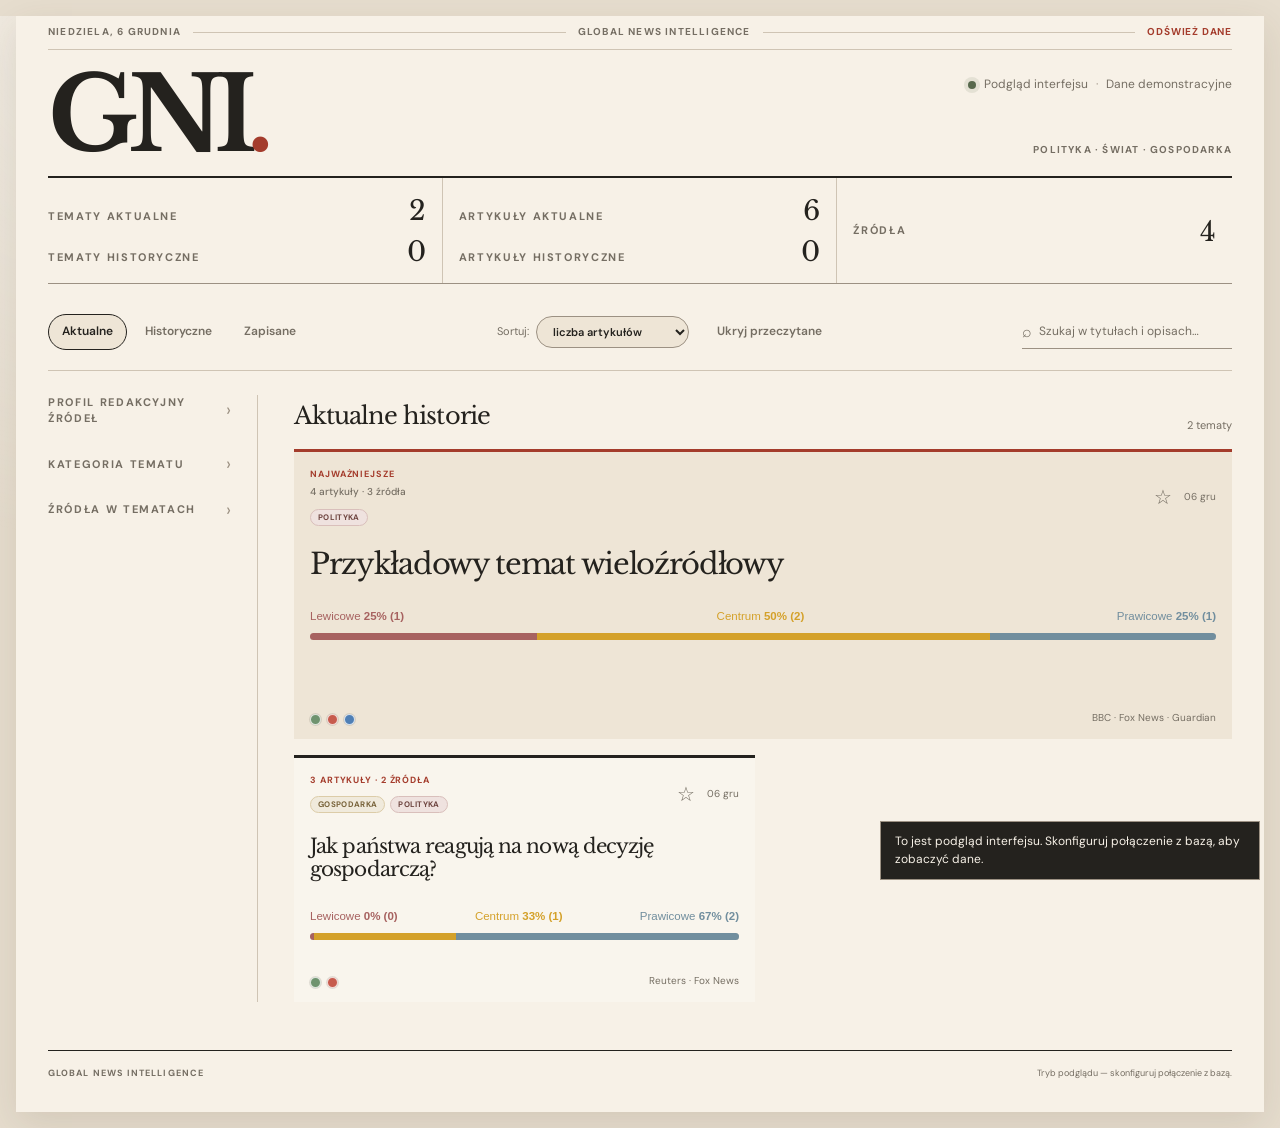
==== app/index.html @ c29e461e "Hide title descriptions and remove publisher prefixes from prose Hide the repeated description on to" ====
<!doctype html>
<html lang="pl">
  <head>
    <meta charset="utf-8" />
    <meta name="viewport" content="width=device-width, initial-scale=1" />
    <meta name="theme-color" content="#e9e0d1" />
    <meta name="description" content="Global News Intelligence — niezależny przegląd najważniejszych tematów dnia." />
    <link rel="icon" href="icons/gni-192.png" type="image/png" />
    <link rel="apple-touch-icon" sizes="180x180" href="icons/gni-180.png" />
    <link rel="manifest" href="manifest.webmanifest" />
    <title>GNI — dzisiejszy przegląd</title>
    <link rel="stylesheet" href="styles.css?v=publication-clean-view-20261021" />
    <script src="config.js" onerror="this.remove()"></script>
    <script defer src="app.js?v=clean-prose-no-lead-20261021"></script>
  </head>
  <body>
    <div class="app-shell">
      <header class="masthead">
        <div class="topline">
          <span id="edition-date">WYDANIE PORANNE</span>
          <span class="topline-rule"></span>
          <span>GLOBAL NEWS INTELLIGENCE</span>
          <span class="topline-rule"></span>
          <button class="text-button" id="refresh-button" type="button">Odśwież dane</button>
        </div>
        <div class="masthead-row">
          <div>
            <h1>GNI<span class="period">.</span></h1>
          </div>
          <div class="masthead-meta">
            <div class="masthead-note">
              <span class="live-dot"></span>
              <span id="data-status">Łączenie z bazą…</span>
              <span class="status-divider" aria-hidden="true">·</span>
              <span id="harvest-time">Dane z: —</span>
            </div>
            <p class="edition-mark">POLITYKA · ŚWIAT · GOSPODARKA</p>
          </div>
        </div>
      </header>

      <main>
        <section class="stats-strip" aria-label="Statystyki wydania">
          <div class="stat-cell stat-topic-cell">
            <div class="stat-topic-breakdown" aria-label="Podział tematów">
              <span class="stat-topic-value"><small>TEMATY AKTUALNE</small><strong id="stat-current-topics">—</strong></span>
              <span class="stat-topic-value"><small>TEMATY HISTORYCZNE</small><strong id="stat-historical-topics">—</strong></span>
            </div>
          </div>
          <div class="stat-cell stat-split-cell">
            <div class="stat-topic-breakdown" aria-label="Podział artykułów">
              <span class="stat-topic-value"><small>ARTYKUŁY AKTUALNE</small><strong id="stat-current-articles">—</strong></span>
              <span class="stat-topic-value"><small>ARTYKUŁY HISTORYCZNE</small><strong id="stat-historical-articles">—</strong></span>
            </div>
          </div>
          <div class="stat-cell stat-source-cell"><span class="stat-label">ŹRÓDŁA</span><strong id="stat-sources">—</strong></div>
        </section>

        <section class="toolbar" aria-label="Filtrowanie tematów">
          <div class="view-tabs" role="tablist" aria-label="Widok tematów">
            <button class="view-tab is-active" data-view="current" role="tab" type="button">Aktualne</button>
            <button class="view-tab" data-view="historical" role="tab" type="button">Historyczne</button>
            <button class="view-tab" data-view="saved" role="tab" type="button">Zapisane</button>
          </div>
          <div class="toolbar-options">
            <label class="sort-control" for="sort-select">Sortuj:
              <select id="sort-select">
                <option value="articles" selected>liczba artykułów</option>
                <option value="newest">najnowsze</option>
                <option value="sources">liczba źródeł</option>
              </select>
            </label>
            <label class="read-toggle"><input id="hide-read" type="checkbox" /> Ukryj przeczytane</label>
          </div>
          <div class="search-field" role="search">
            <span aria-hidden="true">⌕</span>
            <input id="search-input" type="search" aria-label="Szukaj w tytułach i opisach" placeholder="Szukaj w tytułach i opisach…" autocomplete="off" />
            <button id="search-clear" class="search-clear" type="button" aria-label="Wyczyść wyszukiwanie" title="Wyczyść wyszukiwanie" hidden><span aria-hidden="true">×</span></button>
          </div>
        </section>

        <div class="content-layout">
          <aside class="sidebar">
            <div class="side-block">
              <details class="filter-panel">
                <summary class="side-label">PROFIL REDAKCYJNY ŹRÓDEŁ</summary>
                <p class="side-help">To profil linii redakcyjnej źródła, nie ocena pojedynczego artykułu.</p>
                <div class="filter-list" id="profile-filters"></div>
              </details>
            </div>
            <div class="side-block">
              <details class="filter-panel">
                <summary class="side-label">KATEGORIA TEMATU</summary>
                <div class="category-match-control" role="group" aria-label="Łączenie kategorii">
                  <button type="button" data-category-match="ANY" class="is-active" aria-pressed="true">Dowolna</button>
                  <button type="button" data-category-match="ALL" aria-pressed="false">Wszystkie</button>
                </div>
                <p class="side-help" id="category-match-help">Temat może mieć dowolną z wybranych kategorii. Liczniki nie zależą od zaznaczonych kategorii.</p>
                <div class="filter-list" id="category-filters"></div>
              </details>
            </div>
            <div class="side-block">
              <details class="filter-panel">
                <summary class="side-label">ŹRÓDŁA W TEMATACH</summary>
                <p class="side-help">Wszystkie źródła w widocznych historiach</p>
                <div class="source-list" id="source-list"></div>
              </details>
            </div>
          </aside>

          <section class="news-column">
            <div class="column-heading">
              <div>
                <h3 id="results-heading">Dzisiejsze tematy</h3>
              </div>
              <span class="result-count" id="result-count">—</span>
            </div>
            <div class="topic-grid" id="topic-grid" aria-live="polite"></div>
            <div class="empty-state" id="empty-state" hidden>
              <span>◌</span>
              <h3>Nie znaleziono tematów</h3>
              <p>Spróbuj zmienić filtr albo wyszukiwane hasło.</p>
            </div>
          </section>
        </div>
      </main>

      <footer class="footer">
        <span>GLOBAL NEWS INTELLIGENCE</span>
        <span id="footer-updated">Dane aktualizują się po każdym przebiegu AI.</span>
      </footer>
    </div>

    <dialog class="story-dialog" id="story-dialog" aria-labelledby="dialog-title">
      <button class="dialog-close" id="dialog-close" type="button" aria-label="Zamknij opracowanie">×</button>
      <div id="dialog-content"></div>
    </dialog>
    <div class="toast" id="toast" role="status" aria-live="polite"></div>
  </body>
</html>
---- app/styles.css ----
@import url('https://fonts.googleapis.com/css2?family=DM+Sans:wght@400;500;600;700&family=Libre+Baskerville:ital,wght@0,400;0,700;1,400&display=swap');

:root {
  --paper: #f7f1e7;
  --paper-deep: #eee5d6;
  --canvas: #e6ddce;
  --ink: #24221e;
  --muted: #756e63;
  --line: #cfc4b4;
  --line-dark: #9c9183;
  --red: #a43c2c;
  --red-soft: #e8c8bd;
  --blue: #456878;
  --green: #58694d;
  --gold: #b08845;
  --serif: 'Libre Baskerville', Georgia, 'Times New Roman', serif;
  --sans: 'DM Sans', -apple-system, BlinkMacSystemFont, 'Segoe UI', sans-serif;
}

* { box-sizing: border-box; }

html { background: var(--canvas); }

body {
  margin: 0;
  color: var(--ink);
  background:
    radial-gradient(circle at 10% 0%, rgba(255,255,255,.45), transparent 33rem),
    var(--canvas);
  font-family: var(--sans);
  line-height: 1.45;
}

button, input { font: inherit; }
button { color: inherit; }

.app-shell {
  width: min(1440px, calc(100% - 32px));
  margin: 16px auto;
  padding: 0 32px 32px;
  background: var(--paper);
  box-shadow: 0 12px 36px rgba(75, 54, 32, .12);
}

.masthead { border-bottom: 1px solid var(--ink); }

.topline {
  min-height: 34px;
  display: flex;
  align-items: center;
  gap: 12px;
  border-bottom: 1px solid var(--line);
  color: var(--muted);
  font-size: 10px;
  font-weight: 700;
  letter-spacing: .12em;
  text-transform: uppercase;
}

.topline-rule { height: 1px; flex: 1; background: var(--line); }
.text-button { border: 0; padding: 0; background: transparent; color: var(--red); cursor: pointer; font-size: 10px; font-weight: 700; letter-spacing: .08em; text-transform: uppercase; }
.text-button:hover { text-decoration: underline; }

.masthead-row { display: flex; align-items: end; justify-content: space-between; padding: 26px 0 18px; }
.eyebrow, .section-kicker, .side-label, .stat-label { margin: 0; color: var(--red); font-size: 10px; font-weight: 700; letter-spacing: .15em; text-transform: uppercase; }
.masthead h1 { margin: -2px 0 0; font-family: var(--serif); font-size: clamp(58px, 8vw, 112px); font-weight: 700; letter-spacing: -.1em; line-height: .82; }
.period { color: var(--red); }
.masthead-meta { align-self: stretch; display: flex; flex-direction: column; align-items: flex-end; justify-content: space-between; }
.masthead-note { display: flex; align-items: center; justify-content: flex-end; gap: 8px; color: var(--muted); font-size: 12px; flex-wrap: wrap; }
.live-dot { display: block; width: 8px; height: 8px; border-radius: 50%; background: var(--green); box-shadow: 0 0 0 4px rgba(88,105,77,.12); }
.status-divider { color: var(--line-dark); }
.edition-mark { margin: 0; color: var(--muted); font-size: 10px; font-weight: 700; letter-spacing: .12em; }

.stats-strip { display: grid; grid-template-columns: repeat(3, 1fr); border-top: 1px solid var(--ink); border-bottom: 1px solid var(--line-dark); }
.stat-cell { display: flex; align-items: baseline; justify-content: space-between; gap: 12px; padding: 13px 16px 12px 0; border-right: 1px solid var(--line); }
.stat-cell + .stat-cell { padding-left: 16px; }
.stat-cell:last-child { border-right: 0; }
.stat-label { color: var(--muted); font-size: 11px; }
.stat-cell strong { font-family: var(--serif); font-size: 27px; font-weight: 400; }
.stat-topic-cell, .stat-split-cell { align-items: stretch; }
.stat-topic-breakdown { display: grid; gap: 2px; width: 100%; }
.stat-topic-value { display: flex; align-items: baseline; justify-content: space-between; gap: 6px; }
.stat-topic-value small { color: var(--muted); font-size: 11px; font-weight: 700; letter-spacing: .15em; text-transform: uppercase; }
.stat-topic-value strong { font-size: 27px; }
.stat-source-cell { align-items: center; }

.toolbar { display: flex; justify-content: space-between; align-items: center; gap: 20px; padding: 30px 0 20px; }
.view-tabs { display: flex; gap: 4px; flex-wrap: wrap; }
.view-tab { border: 1px solid transparent; border-radius: 999px; padding: 8px 13px; background: transparent; color: var(--muted); cursor: pointer; font-size: 12px; font-weight: 600; }
.view-tab:hover, .view-tab.is-active { border-color: var(--ink); color: var(--ink); background: var(--paper-deep); }
.toolbar-options { display: flex; align-items: center; gap: 14px; flex-wrap: wrap; color: var(--muted); font-size: 11px; white-space: nowrap; }
.sort-control { display: inline-flex; align-items: center; gap: 7px; }
.sort-control select {
  border: 1px solid var(--line-dark);
  border-radius: 999px;
  padding: 7px 30px 7px 12px;
  background-color: var(--paper-deep);
  color: var(--ink);
  cursor: pointer;
  font: inherit;
  font-weight: 600;
  outline: 0;
}
.sort-control select:hover, .sort-control select:focus { border-color: var(--ink); }
.sort-control select option { background: var(--paper); color: var(--ink); }
.read-toggle { display: inline-flex; align-items: center; border: 1px solid transparent; border-radius: 999px; padding: 8px 13px; background: transparent; color: var(--muted); cursor: pointer; font-size: 12px; font-weight: 600; }
.read-toggle:hover, .read-toggle.is-active { border-color: var(--ink); background: var(--paper-deep); color: var(--ink); }
.read-toggle input { position: absolute; width: 1px; height: 1px; opacity: 0; pointer-events: none; }
.search-field { display: flex; align-items: center; gap: 7px; min-width: 210px; border-bottom: 1px solid var(--line-dark); color: var(--muted); }
.search-field input { flex: 1; min-width: 0; width: 100%; border: 0; outline: 0; padding: 8px 0; background: transparent; color: var(--ink); font-size: 12px; }
.search-field input::placeholder { color: var(--muted); }
.search-field input::-webkit-search-cancel-button { -webkit-appearance: none; }
.search-clear { display: inline-flex; align-items: center; justify-content: center; flex: 0 0 28px; width: 28px; height: 28px; padding: 0; border: 0; border-radius: 50%; background: transparent; color: var(--muted); font-size: 20px; line-height: 1; cursor: pointer; }
.search-clear[hidden] { display: none; }
.search-clear:hover { color: var(--ink); background: var(--paper-deep); }
.search-clear:focus-visible { outline: 2px solid var(--blue); outline-offset: 2px; }

.content-layout { display: grid; grid-template-columns: 210px minmax(0, 1fr); gap: 36px; border-top: 1px solid var(--line); padding-top: 24px; }
.sidebar { border-right: 1px solid var(--line); padding-right: 24px; }
.side-block + .side-block { margin-top: 30px; }
.filter-panel > summary.side-label { display: flex; align-items: center; justify-content: space-between; gap: 10px; color: var(--muted); cursor: pointer; font-size: 11px; list-style: none; }
.filter-panel > summary.side-label::-webkit-details-marker { display: none; }
.filter-panel > summary.side-label::after { content: '›'; color: var(--line-dark); font-size: 18px; font-weight: 400; line-height: .7; transform: rotate(0deg); transition: transform .18s ease; }
.filter-panel[open] > summary.side-label::after { transform: rotate(90deg); }
.filter-panel > summary.side-label:hover, .filter-panel > summary.side-label:focus-visible { color: var(--red); }
.filter-panel > summary.side-label:focus-visible { outline: 2px solid var(--red); outline-offset: 4px; }
.side-label { color: var(--muted); font-size: 11px; }
.filter-list { display: grid; gap: 3px; margin-top: 12px; }
.side-help { margin: 7px 0 0; color: var(--muted); font-size: 10px; line-height: 1.45; }
.filter-button { display: flex; align-items: center; justify-content: space-between; border: 0; padding: 6px 0; background: transparent; color: var(--muted); cursor: pointer; font-size: 12px; text-align: left; }
.filter-button:hover, .filter-button.is-active { color: var(--red); }
.filter-button > span:last-child { min-width: 20px; color: var(--line-dark); font-size: 10px; text-align: right; }
.filter-name { display: inline-flex; align-items: center; gap: 7px; }
.filter-name .perspective-dot { flex: 0 0 auto; }
.category-swatch { display: inline-block; width: 9px; height: 9px; flex: 0 0 auto; border-radius: 50%; background: var(--line-dark); box-shadow: 0 0 0 1px rgba(36,34,30,.12); }
.category-all { background: var(--ink); }
.category-poland { background: #8b786d; }
.category-politics { background: #a8756d; }
.category-world { background: #78909e; }
.category-economy { background: #ae996f; }
.category-society { background: #8a9a7c; }
.category-tech { background: #9a89ad; }
.category-health { background: #b8898f; }
.category-culture { background: #b18d70; }
.category-unclassified { background: #99938a; }
.category-tag { display: inline-flex; align-items: center; width: fit-content; padding: 3px 7px; border: 1px solid transparent; border-radius: 999px; color: var(--muted); font-size: 9px; font-weight: 700; letter-spacing: .04em; line-height: 1.1; text-transform: uppercase; }
.category-tag.category-politics { border-color: #d9bfbb; background: #efe2df; color: #6e4540; }
.category-tag.category-world { border-color: #c5d3d8; background: #e4ebee; color: #536b77; }
.category-tag.category-economy { border-color: #dccca8; background: #f0eadc; color: #78633a; }
.category-tag.category-society { border-color: #cbd7bf; background: #e6ebdf; color: #5f6d56; }
.category-tag.category-tech { border-color: #d1c7dc; background: #ece8f0; color: #65577a; }
.category-tag.category-health { border-color: #dcc3c7; background: #f1e5e7; color: #81565c; }
.category-tag.category-culture { border-color: #d8c5b5; background: #eee5dc; color: #795c45; }
.category-tag.category-poland { border-color: #d2c4bb; background: #eee8e3; color: #6f5c50; }
.category-tag.category-unclassified { border-color: #d5cec3; background: #ebe7e0; color: var(--muted); }
.card-category-group { display: flex; gap: 5px; flex-wrap: wrap; margin-top: 5px; }
.card-category-tag { font-size: 8px; }
.source-list { display: grid; gap: 8px; margin-top: 13px; }
.source-row { display: grid; grid-template-columns: 1fr auto; gap: 4px 10px; font-size: 11px; }
.source-row small { color: var(--muted); font-size: 9px; white-space: nowrap; }
.source-bar { grid-column: 1 / -1; height: 3px; background: var(--paper-deep); overflow: hidden; }
.source-bar i { display: block; height: 100%; background: var(--red); }
.column-heading { display: flex; align-items: end; justify-content: space-between; gap: 16px; margin-bottom: 16px; }
.column-heading h3 { margin: 4px 0 0; font-family: var(--serif); font-size: 24px; font-weight: 400; letter-spacing: -.04em; }
.result-count { color: var(--muted); font-size: 11px; }
.topic-grid { display: grid; grid-template-columns: repeat(2, minmax(0, 1fr)); gap: 16px; }
.topic-card { display: flex; min-height: 230px; flex-direction: column; border-top: 3px solid var(--ink); padding: 16px 16px 14px; background: rgba(255,255,255,.25); cursor: pointer; transition: transform .18s ease, box-shadow .18s ease; }
.topic-card:hover { transform: translateY(-2px); box-shadow: 0 8px 16px rgba(67,51,32,.08); }
.topic-card.featured { grid-column: span 2; min-height: 290px; border-top-color: var(--red); background: var(--paper-deep); }
.topic-card.is-single { border-top-color: var(--line-dark); }
.card-meta { display: flex; align-items: center; justify-content: space-between; gap: 12px; margin-bottom: 22px; color: var(--muted); font-size: 10px; }
.card-meta-actions { display: inline-flex; align-items: center; gap: 9px; }
.bookmark-button, .dialog-bookmark-button { border: 1px solid transparent; background: transparent; color: var(--muted); cursor: pointer; }
.bookmark-button { width: 24px; height: 24px; padding: 0; border-radius: 50%; font-size: 20px; line-height: 1; }
.bookmark-button:hover, .bookmark-button.is-saved, .dialog-bookmark-button:hover, .dialog-bookmark-button.is-saved { border-color: var(--red-soft); color: var(--red); }
.card-badge-group { display: grid; gap: 4px; }
.card-badge-group small { color: var(--muted); font-size: 10px; font-weight: 500; }
.card-badge { color: var(--red); font-size: 9px; font-weight: 700; letter-spacing: .1em; text-transform: uppercase; }
.topic-card h4 { max-width: 780px; margin: 0 0 11px; font-family: var(--serif); font-size: clamp(19px, 2.3vw, 29px); font-weight: 400; letter-spacing: -.045em; line-height: 1.15; }
.topic-card:not(.featured) h4 { font-size: 20px; }
.topic-card.is-read h4, .topic-card.is-read .card-dek { color: var(--muted); opacity: .68; }
.topic-card.is-read .card-badge { color: var(--muted); }
.card-dek { display: -webkit-box; margin: 0; overflow: hidden; color: #514b43; font-size: 13px; line-height: 1.5; -webkit-box-orient: vertical; -webkit-line-clamp: 3; }
.card-footer { display: flex; align-items: end; justify-content: space-between; gap: 12px; margin-top: auto; padding-top: 18px; }
.perspective-dots { display: flex; gap: 6px; }
.perspective-dot { width: 11px; height: 11px; border: 1px solid rgba(255,255,255,.75); border-radius: 50%; box-shadow: 0 0 0 1px rgba(36,34,30,.12); }
.dot-left { background: #4f7fb5; }
.dot-center-left { background: #86b5ca; }
.dot-center { background: #6f936f; }
.dot-center-right { background: #d2a94f; }
.dot-right { background: #c75b4d; }
.dot-state { background: #8c73b4; }
.dot-unclassified { background: #9d978e; }
.card-sources { color: var(--muted); font-size: 10px; text-align: right; }
.empty-state { padding: 60px 0; color: var(--muted); text-align: center; }
.empty-state span { display: block; color: var(--red); font-size: 32px; }
.empty-state h3 { margin: 8px 0 2px; font-family: var(--serif); font-weight: 400; }
.empty-state p { margin: 0; font-size: 12px; }

.footer { display: flex; justify-content: space-between; gap: 20px; margin-top: 48px; padding-top: 16px; border-top: 1px solid var(--ink); color: var(--muted); font-size: 9px; font-weight: 700; letter-spacing: .12em; text-transform: uppercase; }
.footer span:last-child { font-weight: 400; letter-spacing: 0; text-transform: none; }

.story-dialog { width: min(780px, calc(100% - 28px)); max-height: min(90vh, 900px); margin: auto; border: 1px solid var(--line-dark); padding: 0; color: var(--ink); background: var(--paper); box-shadow: 0 20px 60px rgba(40,28,17,.22); }
.story-dialog::backdrop { background: rgba(35,28,19,.45); backdrop-filter: blur(2px); }
.dialog-close { position: sticky; z-index: 2; top: 12px; float: right; width: 32px; height: 32px; margin: 12px 12px 0 0; border: 1px solid var(--line); border-radius: 50%; background: var(--paper); cursor: pointer; font-size: 22px; line-height: 1; }
.dialog-content { padding: 44px 48px 52px; }
.dialog-kicker { color: var(--red); font-size: 10px; font-weight: 700; letter-spacing: .14em; text-transform: uppercase; }
.dialog-bookmark-button { margin-left: 10px; padding: 4px 8px; border-radius: 999px; font-size: 10px; font-weight: 700; letter-spacing: .04em; }
.dialog-content h2 { max-width: 650px; margin: 8px 0 12px; font-family: var(--serif); font-size: clamp(28px, 5vw, 48px); font-weight: 400; letter-spacing: -.055em; line-height: 1.1; }
.dialog-lead { margin: 0 0 28px; color: #514b43; font-family: var(--serif); font-size: 16px; line-height: 1.6; }
.dialog-rule { height: 1px; margin: 22px 0; background: var(--line-dark); }
.update-section { margin: 0 0 8px; padding: 17px 18px 19px; border-left: 3px solid var(--red); background: var(--red-soft); }
.update-section h3 { margin: 4px 0 8px; font-family: var(--serif); font-size: 19px; font-weight: 400; }
.update-section p { margin: 0; color: #514038; font-size: 14px; line-height: 1.6; white-space: pre-line; }
.update-section small { display: block; margin-top: 11px; color: #715649; font-size: 10px; }
.update-label { color: var(--red) !important; font-size: 9px !important; font-weight: 700; letter-spacing: .12em; text-transform: uppercase; }
.dialog-section { padding: 18px 0; border-bottom: 1px solid var(--line); }
.dialog-section h3 { margin: 0 0 10px; font-size: 10px; font-weight: 700; letter-spacing: .12em; text-transform: uppercase; }
.dialog-section p { margin: 0; color: #514b43; font-size: 14px; line-height: 1.65; white-space: pre-line; }
.dialog-section ul { margin: 0; padding-left: 20px; color: #514b43; font-size: 13px; }
.dialog-section li + li { margin-top: 8px; }
.dialog-tabs { display: flex; gap: 6px; margin: 22px 0 0; border-bottom: 1px solid var(--line-dark); }
.dialog-tab { margin-bottom: -1px; padding: 10px 14px; border: 0; border-bottom: 2px solid transparent; background: transparent; color: var(--muted); cursor: pointer; font-size: 10px; font-weight: 700; letter-spacing: .12em; text-transform: uppercase; }
.dialog-tab:hover { color: var(--ink); }
.dialog-tab.is-active { border-bottom-color: var(--red); background: var(--paper); color: var(--ink); font-weight: 800; }
.dialog-tab-panel { display: none; }
.dialog-tab-panel.is-active { display: block; }
.summary-section { padding-top: 26px; }
.summary-copy { max-width: 700px; color: #423b33; font-family: var(--serif); font-size: 16px; line-height: 1.82; }
.summary-copy p, .rich-copy p { margin: 0; white-space: normal; }
.summary-copy p + p, .rich-copy p + p { margin-top: 16px; }
.summary-copy strong, .rich-copy strong { color: var(--ink); font-weight: 700; }
.rich-copy { color: #514038; font-size: 14px; line-height: 1.65; }
.insight-section { padding: 22px 16px; border: 0; border-left: 4px solid var(--line-dark); background: rgba(255,255,255,.24); }
.insight-section + .insight-section { margin-top: 10px; }
.insight-heading { display: flex; align-items: start; justify-content: space-between; gap: 14px; margin-bottom: 14px; }
.insight-heading h3 { margin: 0; font-size: 11px; }
.insight-subtitle { margin: 5px 0 0 !important; color: var(--muted) !important; font-size: 11px !important; line-height: 1.45 !important; }
.insight-count { display: inline-flex; min-width: 22px; height: 22px; align-items: center; justify-content: center; border-radius: 50%; background: rgba(36,34,30,.08); color: var(--muted); font-size: 10px; font-weight: 700; }
.insight-list { display: grid; gap: 10px; margin: 0 !important; padding: 0 !important; list-style: none; }
.insight-item { margin: 0 !important; padding: 11px 13px; border: 1px solid rgba(36,34,30,.1); background: rgba(247,241,231,.7); }
.insight-item p { font-size: 13px; line-height: 1.58; }
.insight-sources { margin-top: 9px; color: var(--muted); font-size: 9px; font-weight: 700; letter-spacing: .06em; text-transform: uppercase; }
.insight-differences { border-left-color: var(--gold); }
.insight-contradictions { border-left-color: var(--red); }
.insight-framing { border-left-color: var(--blue); }
.insight-verification { border-left-color: #b07837; }
.insight-context { border-left-color: #8c73b4; }
.insight-facts { border-left-color: var(--line-dark); }
.dialog-category-pills { display: inline-flex; gap: 5px; flex-wrap: wrap; margin-left: 5px; vertical-align: middle; }
.category-pill { margin-left: 0; color: var(--muted); }
.evidence-list { display: grid; gap: 10px; }
.evidence-item { display: grid; grid-template-columns: 90px 1fr; gap: 12px; padding: 9px 0; border-top: 1px solid var(--line); font-size: 12px; }
.evidence-item strong { color: var(--muted); font-size: 10px; font-weight: 700; text-transform: uppercase; }
.evidence-item a { color: var(--ink); text-decoration-color: var(--red); text-underline-offset: 3px; }
.history-item { border-top: 1px solid var(--line); padding: 10px 0; }
.history-item summary { cursor: pointer; color: var(--muted); font-size: 11px; font-weight: 700; }
.history-item p { margin: 10px 0 0; }
.coverage-pill { display: inline-block; margin-left: 8px; padding: 4px 7px; border: 1px solid var(--line-dark); color: var(--muted); font-size: 9px; font-weight: 700; letter-spacing: .08em; text-transform: uppercase; }

.toast { position: fixed; right: 20px; bottom: 20px; z-index: 5; max-width: min(380px, calc(100% - 40px)); transform: translateY(20px); padding: 11px 14px; border: 1px solid var(--line-dark); background: var(--ink); color: var(--paper); font-size: 12px; opacity: 0; pointer-events: none; transition: opacity .2s ease, transform .2s ease; }
.toast.is-visible { transform: translateY(0); opacity: 1; }

@media (max-width: 850px) {
  .app-shell { width: 100%; margin: 0; padding: 0 18px 24px; }
  .topline { gap: 8px; font-size: 8px; }
  .topline span:nth-of-type(2), .topline-rule { display: none; }
  .content-layout { grid-template-columns: 1fr; gap: 22px; }
  .sidebar { display: grid; grid-template-columns: 1fr 1fr; gap: 20px; border-right: 0; border-bottom: 1px solid var(--line); padding: 0 0 20px; }
  .side-block + .side-block { margin-top: 0; }
}

@media (max-width: 560px) {
  .masthead-row { padding-top: 22px; }
  .masthead-note { margin-bottom: 3px; font-size: 10px; }
  .edition-mark { display: none; }
  .stats-strip { grid-template-columns: repeat(3, 1fr); }
  .stat-cell, .stat-cell + .stat-cell { padding: 10px 8px; }
  .stat-cell:first-child { padding-left: 0; }
  .stat-topic-cell, .stat-split-cell { align-items: stretch; flex-direction: column; gap: 3px; }
  .stat-cell strong, .stat-topic-value strong { font-size: 20px; line-height: 1; }
  .stat-label, .stat-topic-value small { font-size: 9px; }
  .stat-topic-value { align-items: center; gap: 4px; }
  .toolbar { align-items: stretch; flex-direction: column; gap: 15px; padding-top: 22px; }
  .search-field { min-width: 0; }
  .topic-grid { grid-template-columns: 1fr; }
  .topic-card.featured { grid-column: auto; min-height: 260px; }
  .sidebar { grid-template-columns: 1fr; }
  .source-list { grid-template-columns: 1fr 1fr; }
  .dialog-content { padding: 38px 20px 34px; }
  .footer { align-items: start; flex-direction: column; gap: 7px; }
}

.category-match-control { display: flex; gap: 3px; padding: 3px; margin: 14px 0 10px; border: 1px solid var(--line); border-radius: 999px; }
.category-match-control button { flex: 1; min-width: 0; border: 0; border-radius: 999px; background: transparent; color: var(--muted); padding: 7px 10px; font: inherit; font-size: 12px; cursor: pointer; }
.category-match-control button.is-active { background: var(--ink); color: var(--paper); }
.category-match-control button:focus-visible { outline: 2px solid var(--red); outline-offset: 2px; }

.topic-detail-status, .topic-detail-error { margin: 18px 26px 0; font-family: var(--sans); font-size: 13px; line-height: 1.5; }
.topic-detail-error { padding: 12px 14px; border: 1px solid var(--red); background: var(--paper-deep); }
.topic-detail-error p { margin: 0 0 10px; }
.topic-detail-error button { padding: 8px 14px; border: 1px solid var(--ink); border-radius: 999px; color: var(--ink); background: var(--paper); font: inherit; cursor: pointer; }

/* Article shares are informative, not an interactive slider. */
.article-profile-share { margin: 1rem 0; }
.profile-share-left { --profile-share-color: #a76260; }
.profile-share-center { --profile-share-color: #d4a12a; }
.profile-share-right { --profile-share-color: #718e9e; }
.profile-share-legend { display: flex; flex-wrap: wrap; justify-content: space-between; gap: .35rem .75rem; font: .72rem/1.5 var(--font-sans, sans-serif); color: var(--muted, #766e64); }
.profile-share-legend > span { color: var(--profile-share-color); }
.profile-share-legend strong { font-weight: 600; white-space: nowrap; }
.profile-share-bar { display: flex; height: 7px; border-radius: 4px; overflow: hidden; margin-top: .45rem; background: #ddd5c9; }
.profile-share-bar > span { background: var(--profile-share-color); }
.coverage-notice, .no-common-facts { padding: 1rem; border-left: 3px solid #a34432; background: #eee5d6; font-size: .9rem; line-height: 1.6; }
.perspectives-section { margin: 1.5rem 0; border-top: 1px solid #b7aa99; padding-top: 1.25rem; }
.perspective-tabs { display: flex; flex-wrap: wrap; gap: .5rem; margin: 1rem 0; }
.perspective-tab { font: inherit; font-size: .85rem; border: 1px solid #a99c8c; padding: .6rem .8rem; border-radius: 1.2rem; background: transparent; color: inherit; cursor: pointer; }
.perspective-tab.is-active { background: #e3d5bf; border-color: #403a32; }
.perspective-tab:focus-visible { outline: 2px solid #a34432; outline-offset: 3px; }
.update-section h4 { margin: 1rem 0 .4rem; font-size: .9rem; }
@media (max-width: 600px) { .profile-share-legend { font-size: .65rem; gap: .25rem .5rem; } .perspective-tab { font-size: .78rem; } }

/* Current publication first; history and exact evidence remain available on demand. */
.publication-history { border-top: 1px solid var(--line, #c9bfb0); margin: 1.5rem 0; padding: 1rem 0; }
.publication-history > summary, .claim-evidence > summary { cursor: pointer; font-weight: 600; }
.publication-history[open] > summary { margin-bottom: 1rem; }
.editorial-carried { display: block; font-family: var(--font-sans, sans-serif); font-size: .8rem; }
.claim-evidence { font-size: .85rem; margin-top: .75rem; }
.claim-evidence blockquote { margin: 1rem 0; padding-left: .8rem; border-left: 2px solid #aaa; }
.claim-evidence cite { display: block; margin-top: .5rem; }
.editorial-card { margin: 1.2rem 0; }
.editorial-carried { margin-bottom: .5rem; }

.editorial-carried > span { color: var(--profile-share-color); }
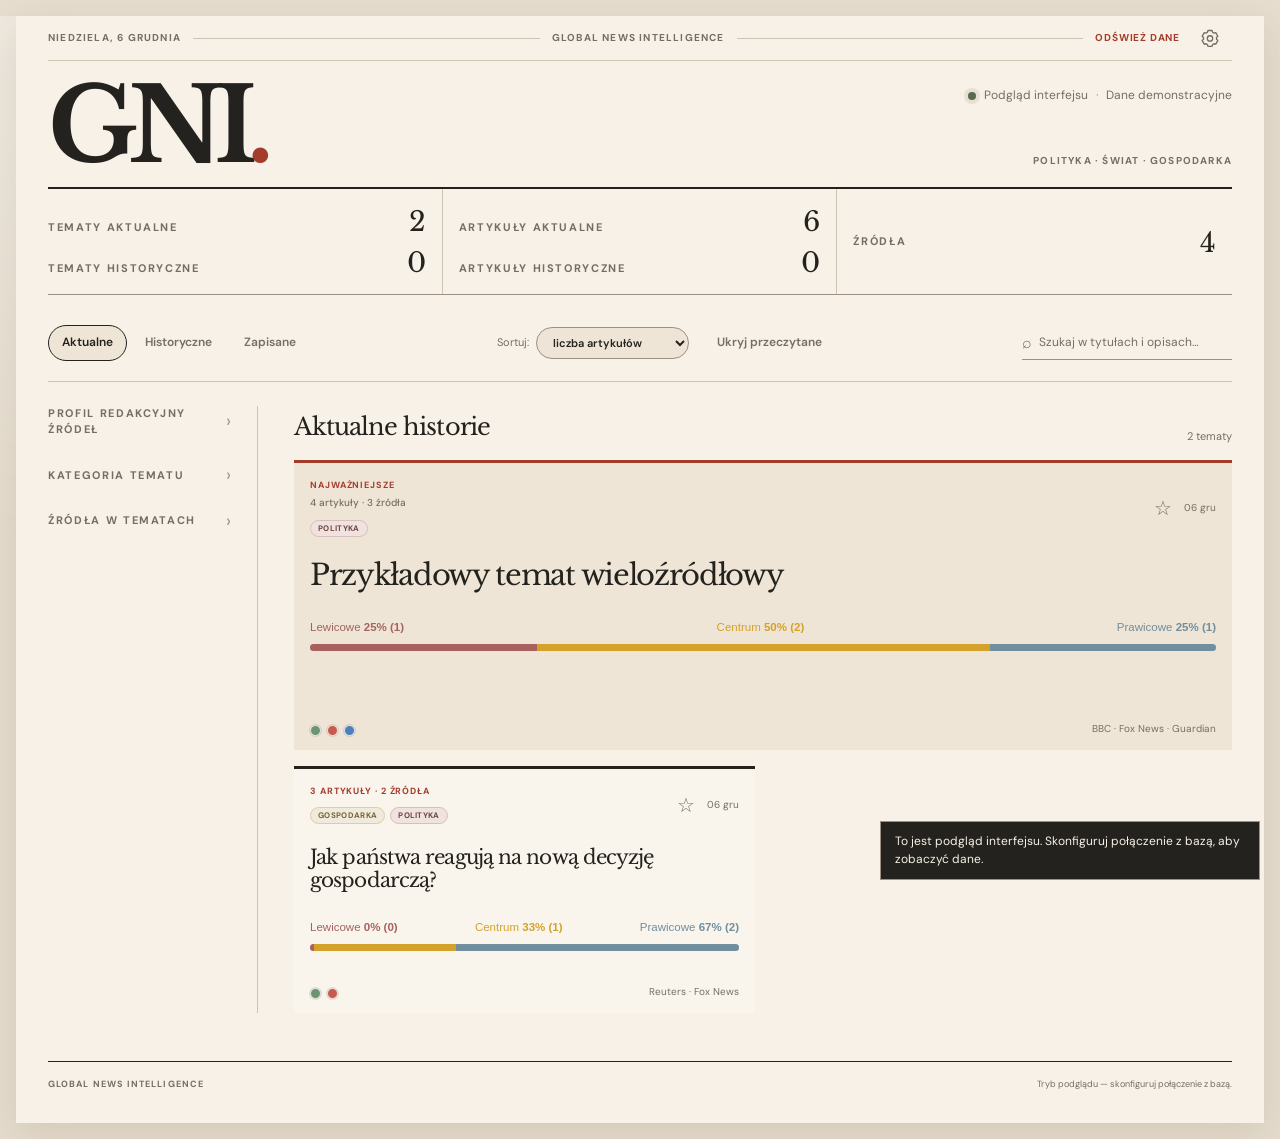
==== commit 022855b0: "Add remembered newspaper, minimal and evening visual styles" ====
--- a/app/index.html
+++ b/app/index.html
@@ -9,9 +9,10 @@
     <link rel="apple-touch-icon" sizes="180x180" href="icons/gni-180.png" />
     <link rel="manifest" href="manifest.webmanifest" />
     <title>GNI — dzisiejszy przegląd</title>
-    <link rel="stylesheet" href="styles.css?v=publication-clean-view-20261021" />
+    <script src="appearance.js?v=visual-styles-20261023"></script>
+    <link rel="stylesheet" href="styles.css?v=visual-styles-20261023" />
     <script src="config.js" onerror="this.remove()"></script>
-    <script defer src="app.js?v=clean-prose-no-lead-20261021"></script>
+    <script defer src="app.js?v=foreground-refresh-20261023"></script>
   </head>
   <body>
     <div class="app-shell">
@@ -21,7 +22,15 @@
           <span class="topline-rule"></span>
           <span>GLOBAL NEWS INTELLIGENCE</span>
           <span class="topline-rule"></span>
-          <button class="text-button" id="refresh-button" type="button">Odśwież dane</button>
+          <div class="topline-actions">
+            <button class="text-button" id="refresh-button" type="button">Odśwież dane</button>
+            <button class="settings-button" id="appearance-button" type="button" aria-label="Ustawienia wyglądu" aria-haspopup="dialog" aria-controls="appearance-dialog" aria-expanded="false" title="Ustawienia wyglądu">
+              <svg width="20" height="20" viewBox="0 0 24 24" fill="none" stroke="currentColor" stroke-width="1.6" stroke-linecap="round" stroke-linejoin="round" aria-hidden="true">
+                <path d="m9.5 3-.6 2.1-1.7 1-2.1-.5-2.5 4.3 1.6 1.6v2l-1.6 1.6 2.5 4.3 2.1-.5 1.7 1 .6 2.1h5l.6-2.1 1.7-1 2.1.5 2.5-4.3-1.6-1.6v-2l1.6-1.6-2.5-4.3-2.1.5-1.7-1L14.5 3z" />
+                <circle cx="12" cy="12.5" r="3.2" />
+              </svg>
+            </button>
+          </div>
         </div>
         <div class="masthead-row">
           <div>
@@ -135,6 +144,38 @@
       <button class="dialog-close" id="dialog-close" type="button" aria-label="Zamknij opracowanie">×</button>
       <div id="dialog-content"></div>
     </dialog>
+    <dialog class="appearance-dialog" id="appearance-dialog" aria-labelledby="appearance-title" aria-describedby="appearance-description">
+      <div class="appearance-header">
+        <div>
+          <p class="appearance-eyebrow">PO TWOJEMU</p>
+          <h2 id="appearance-title">Wygląd aplikacji</h2>
+        </div>
+        <button class="appearance-close" id="appearance-close" type="button" aria-label="Zamknij ustawienia wyglądu">×</button>
+      </div>
+      <p id="appearance-description">Wybierz styl, w którym najlepiej Ci się czyta.</p>
+      <fieldset class="appearance-options">
+        <legend class="visually-hidden">Styl wizualny aplikacji</legend>
+        <label class="appearance-option">
+          <input type="radio" name="visual-theme" value="newspaper" checked />
+          <span class="theme-preview preview-newspaper" aria-hidden="true"><span class="preview-masthead">GNI.</span><span class="preview-rule"></span><span class="preview-headline">Świat w skrócie</span><span class="preview-lines"></span></span>
+          <span class="theme-option-copy"><strong>Gazeta</strong><span>Ciepły papier i klasyczna typografia.</span></span>
+          <span class="theme-check" aria-hidden="true">✓</span>
+        </label>
+        <label class="appearance-option">
+          <input type="radio" name="visual-theme" value="minimal" />
+          <span class="theme-preview preview-minimal" aria-hidden="true"><span class="preview-masthead">GNI.</span><span class="preview-rule"></span><span class="preview-headline">Świat w skrócie</span><span class="preview-lines"></span></span>
+          <span class="theme-option-copy"><strong>Minimalistyczny</strong><span>Proste litery, jasne tło i więcej oddechu.</span></span>
+          <span class="theme-check" aria-hidden="true">✓</span>
+        </label>
+        <label class="appearance-option">
+          <input type="radio" name="visual-theme" value="night" />
+          <span class="theme-preview preview-night" aria-hidden="true"><span class="preview-masthead">GNI.</span><span class="preview-rule"></span><span class="preview-headline">Świat w skrócie</span><span class="preview-lines"></span></span>
+          <span class="theme-option-copy"><strong>Wieczorny</strong><span>Głęboki granat, miękkie kolory i spokojna lektura.</span></span>
+          <span class="theme-check" aria-hidden="true">✓</span>
+        </label>
+      </fieldset>
+      <p class="appearance-note">Możesz zmienić styl w dowolnym momencie.</p>
+    </dialog>
     <div class="toast" id="toast" role="status" aria-live="polite"></div>
   </body>
 </html>
--- a/app/styles.css
+++ b/app/styles.css
@@ -14,6 +14,26 @@
   --green: #58694d;
   --gold: #b08845;
   --serif: 'Libre Baskerville', Georgia, 'Times New Roman', serif;
+  color-scheme: light;
+  --body-copy: #514b43;
+  --summary-ink: #423b33;
+  --rich-ink: #514038;
+  --update-muted: #715649;
+  --canvas-glow: rgba(255,255,255,.45);
+  --shell-shadow: 0 12px 36px rgba(75,54,32,.12);
+  --card-surface: rgba(255,255,255,.25);
+  --card-shadow: 0 8px 16px rgba(67,51,32,.08);
+  --insight-surface: rgba(255,255,255,.24);
+  --insight-count: rgba(36,34,30,.08);
+  --insight-item: rgba(247,241,231,.7);
+  --insight-border: rgba(36,34,30,.1);
+  --profile-track: #ddd5c9;
+  --notice-surface: #eee5d6;
+  --notice-accent: #a34432;
+  --perspective-line: #b7aa99;
+  --perspective-border: #a99c8c;
+  --perspective-active: #e3d5bf;
+  --perspective-active-border: #403a32;
   --sans: 'DM Sans', -apple-system, BlinkMacSystemFont, 'Segoe UI', sans-serif;
 }
 
@@ -25,7 +45,7 @@
   margin: 0;
   color: var(--ink);
   background:
-    radial-gradient(circle at 10% 0%, rgba(255,255,255,.45), transparent 33rem),
+    radial-gradient(circle at 10% 0%, var(--canvas-glow), transparent 33rem),
     var(--canvas);
   font-family: var(--sans);
   line-height: 1.45;
@@ -39,7 +59,7 @@
   margin: 16px auto;
   padding: 0 32px 32px;
   background: var(--paper);
-  box-shadow: 0 12px 36px rgba(75, 54, 32, .12);
+  box-shadow: var(--shell-shadow);
 }
 
 .masthead { border-bottom: 1px solid var(--ink); }
@@ -164,8 +184,8 @@
 .column-heading h3 { margin: 4px 0 0; font-family: var(--serif); font-size: 24px; font-weight: 400; letter-spacing: -.04em; }
 .result-count { color: var(--muted); font-size: 11px; }
 .topic-grid { display: grid; grid-template-columns: repeat(2, minmax(0, 1fr)); gap: 16px; }
-.topic-card { display: flex; min-height: 230px; flex-direction: column; border-top: 3px solid var(--ink); padding: 16px 16px 14px; background: rgba(255,255,255,.25); cursor: pointer; transition: transform .18s ease, box-shadow .18s ease; }
-.topic-card:hover { transform: translateY(-2px); box-shadow: 0 8px 16px rgba(67,51,32,.08); }
+.topic-card { display: flex; min-height: 230px; flex-direction: column; border-top: 3px solid var(--ink); padding: 16px 16px 14px; background: var(--card-surface); cursor: pointer; transition: transform .18s ease, box-shadow .18s ease; }
+.topic-card:hover { transform: translateY(-2px); box-shadow: var(--card-shadow); }
 .topic-card.featured { grid-column: span 2; min-height: 290px; border-top-color: var(--red); background: var(--paper-deep); }
 .topic-card.is-single { border-top-color: var(--line-dark); }
 .card-meta { display: flex; align-items: center; justify-content: space-between; gap: 12px; margin-bottom: 22px; color: var(--muted); font-size: 10px; }
@@ -180,7 +200,7 @@
 .topic-card:not(.featured) h4 { font-size: 20px; }
 .topic-card.is-read h4, .topic-card.is-read .card-dek { color: var(--muted); opacity: .68; }
 .topic-card.is-read .card-badge { color: var(--muted); }
-.card-dek { display: -webkit-box; margin: 0; overflow: hidden; color: #514b43; font-size: 13px; line-height: 1.5; -webkit-box-orient: vertical; -webkit-line-clamp: 3; }
+.card-dek { display: -webkit-box; margin: 0; overflow: hidden; color: var(--body-copy); font-size: 13px; line-height: 1.5; -webkit-box-orient: vertical; -webkit-line-clamp: 3; }
 .card-footer { display: flex; align-items: end; justify-content: space-between; gap: 12px; margin-top: auto; padding-top: 18px; }
 .perspective-dots { display: flex; gap: 6px; }
 .perspective-dot { width: 11px; height: 11px; border: 1px solid rgba(255,255,255,.75); border-radius: 50%; box-shadow: 0 0 0 1px rgba(36,34,30,.12); }
@@ -207,17 +227,17 @@
 .dialog-kicker { color: var(--red); font-size: 10px; font-weight: 700; letter-spacing: .14em; text-transform: uppercase; }
 .dialog-bookmark-button { margin-left: 10px; padding: 4px 8px; border-radius: 999px; font-size: 10px; font-weight: 700; letter-spacing: .04em; }
 .dialog-content h2 { max-width: 650px; margin: 8px 0 12px; font-family: var(--serif); font-size: clamp(28px, 5vw, 48px); font-weight: 400; letter-spacing: -.055em; line-height: 1.1; }
-.dialog-lead { margin: 0 0 28px; color: #514b43; font-family: var(--serif); font-size: 16px; line-height: 1.6; }
+.dialog-lead { margin: 0 0 28px; color: var(--body-copy); font-family: var(--serif); font-size: 16px; line-height: 1.6; }
 .dialog-rule { height: 1px; margin: 22px 0; background: var(--line-dark); }
 .update-section { margin: 0 0 8px; padding: 17px 18px 19px; border-left: 3px solid var(--red); background: var(--red-soft); }
 .update-section h3 { margin: 4px 0 8px; font-family: var(--serif); font-size: 19px; font-weight: 400; }
-.update-section p { margin: 0; color: #514038; font-size: 14px; line-height: 1.6; white-space: pre-line; }
-.update-section small { display: block; margin-top: 11px; color: #715649; font-size: 10px; }
+.update-section p { margin: 0; color: var(--rich-ink); font-size: 14px; line-height: 1.6; white-space: pre-line; }
+.update-section small { display: block; margin-top: 11px; color: var(--update-muted); font-size: 10px; }
 .update-label { color: var(--red) !important; font-size: 9px !important; font-weight: 700; letter-spacing: .12em; text-transform: uppercase; }
 .dialog-section { padding: 18px 0; border-bottom: 1px solid var(--line); }
 .dialog-section h3 { margin: 0 0 10px; font-size: 10px; font-weight: 700; letter-spacing: .12em; text-transform: uppercase; }
-.dialog-section p { margin: 0; color: #514b43; font-size: 14px; line-height: 1.65; white-space: pre-line; }
-.dialog-section ul { margin: 0; padding-left: 20px; color: #514b43; font-size: 13px; }
+.dialog-section p { margin: 0; color: var(--body-copy); font-size: 14px; line-height: 1.65; white-space: pre-line; }
+.dialog-section ul { margin: 0; padding-left: 20px; color: var(--body-copy); font-size: 13px; }
 .dialog-section li + li { margin-top: 8px; }
 .dialog-tabs { display: flex; gap: 6px; margin: 22px 0 0; border-bottom: 1px solid var(--line-dark); }
 .dialog-tab { margin-bottom: -1px; padding: 10px 14px; border: 0; border-bottom: 2px solid transparent; background: transparent; color: var(--muted); cursor: pointer; font-size: 10px; font-weight: 700; letter-spacing: .12em; text-transform: uppercase; }
@@ -226,19 +246,19 @@
 .dialog-tab-panel { display: none; }
 .dialog-tab-panel.is-active { display: block; }
 .summary-section { padding-top: 26px; }
-.summary-copy { max-width: 700px; color: #423b33; font-family: var(--serif); font-size: 16px; line-height: 1.82; }
+.summary-copy { max-width: 700px; color: var(--summary-ink); font-family: var(--serif); font-size: 16px; line-height: 1.82; }
 .summary-copy p, .rich-copy p { margin: 0; white-space: normal; }
 .summary-copy p + p, .rich-copy p + p { margin-top: 16px; }
 .summary-copy strong, .rich-copy strong { color: var(--ink); font-weight: 700; }
-.rich-copy { color: #514038; font-size: 14px; line-height: 1.65; }
-.insight-section { padding: 22px 16px; border: 0; border-left: 4px solid var(--line-dark); background: rgba(255,255,255,.24); }
+.rich-copy { color: var(--rich-ink); font-size: 14px; line-height: 1.65; }
+.insight-section { padding: 22px 16px; border: 0; border-left: 4px solid var(--line-dark); background: var(--insight-surface); }
 .insight-section + .insight-section { margin-top: 10px; }
 .insight-heading { display: flex; align-items: start; justify-content: space-between; gap: 14px; margin-bottom: 14px; }
 .insight-heading h3 { margin: 0; font-size: 11px; }
 .insight-subtitle { margin: 5px 0 0 !important; color: var(--muted) !important; font-size: 11px !important; line-height: 1.45 !important; }
-.insight-count { display: inline-flex; min-width: 22px; height: 22px; align-items: center; justify-content: center; border-radius: 50%; background: rgba(36,34,30,.08); color: var(--muted); font-size: 10px; font-weight: 700; }
+.insight-count { display: inline-flex; min-width: 22px; height: 22px; align-items: center; justify-content: center; border-radius: 50%; background: var(--insight-count); color: var(--muted); font-size: 10px; font-weight: 700; }
 .insight-list { display: grid; gap: 10px; margin: 0 !important; padding: 0 !important; list-style: none; }
-.insight-item { margin: 0 !important; padding: 11px 13px; border: 1px solid rgba(36,34,30,.1); background: rgba(247,241,231,.7); }
+.insight-item { margin: 0 !important; padding: 11px 13px; border: 1px solid var(--insight-border); background: var(--insight-item); }
 .insight-item p { font-size: 13px; line-height: 1.58; }
 .insight-sources { margin-top: 9px; color: var(--muted); font-size: 9px; font-weight: 700; letter-spacing: .06em; text-transform: uppercase; }
 .insight-differences { border-left-color: var(--gold); }
@@ -309,14 +329,14 @@
 .profile-share-legend { display: flex; flex-wrap: wrap; justify-content: space-between; gap: .35rem .75rem; font: .72rem/1.5 var(--font-sans, sans-serif); color: var(--muted, #766e64); }
 .profile-share-legend > span { color: var(--profile-share-color); }
 .profile-share-legend strong { font-weight: 600; white-space: nowrap; }
-.profile-share-bar { display: flex; height: 7px; border-radius: 4px; overflow: hidden; margin-top: .45rem; background: #ddd5c9; }
+.profile-share-bar { display: flex; height: 7px; border-radius: 4px; overflow: hidden; margin-top: .45rem; background: var(--profile-track); }
 .profile-share-bar > span { background: var(--profile-share-color); }
-.coverage-notice, .no-common-facts { padding: 1rem; border-left: 3px solid #a34432; background: #eee5d6; font-size: .9rem; line-height: 1.6; }
-.perspectives-section { margin: 1.5rem 0; border-top: 1px solid #b7aa99; padding-top: 1.25rem; }
+.coverage-notice, .no-common-facts { padding: 1rem; border-left: 3px solid var(--notice-accent); background: var(--notice-surface); font-size: .9rem; line-height: 1.6; }
+.perspectives-section { margin: 1.5rem 0; border-top: 1px solid var(--perspective-line); padding-top: 1.25rem; }
 .perspective-tabs { display: flex; flex-wrap: wrap; gap: .5rem; margin: 1rem 0; }
-.perspective-tab { font: inherit; font-size: .85rem; border: 1px solid #a99c8c; padding: .6rem .8rem; border-radius: 1.2rem; background: transparent; color: inherit; cursor: pointer; }
-.perspective-tab.is-active { background: #e3d5bf; border-color: #403a32; }
-.perspective-tab:focus-visible { outline: 2px solid #a34432; outline-offset: 3px; }
+.perspective-tab { font: inherit; font-size: .85rem; border: 1px solid var(--perspective-border); padding: .6rem .8rem; border-radius: 1.2rem; background: transparent; color: inherit; cursor: pointer; }
+.perspective-tab.is-active { background: var(--perspective-active); border-color: var(--perspective-active-border); }
+.perspective-tab:focus-visible { outline: 2px solid var(--notice-accent); outline-offset: 3px; }
 .update-section h4 { margin: 1rem 0 .4rem; font-size: .9rem; }
 @media (max-width: 600px) { .profile-share-legend { font-size: .65rem; gap: .25rem .5rem; } .perspective-tab { font-size: .78rem; } }
 
@@ -332,3 +352,177 @@
 .editorial-carried { margin-bottom: .5rem; }
 
 .editorial-carried > span { color: var(--profile-share-color); }
+
+/* Appearance is local to the reader. Source profile colors retain their meaning. */
+:root[data-theme="minimal"] {
+  --paper: #ffffff;
+  --paper-deep: #edf2f7;
+  --canvas: #f3f5f7;
+  --ink: #17212d;
+  --muted: #5f6c7b;
+  --line: #dfe5ec;
+  --line-dark: #8995a4;
+  --red: #275bc5;
+  --red-soft: #e8efff;
+  --blue: #275bc5;
+  --green: #38725c;
+  --gold: #92702b;
+  --serif: var(--sans);
+  --body-copy: #495667;
+  --summary-ink: #283544;
+  --rich-ink: #344357;
+  --update-muted: #52677f;
+  --canvas-glow: transparent;
+  --shell-shadow: 0 8px 40px rgba(27,44,68,.04);
+  --card-surface: #ffffff;
+  --card-shadow: 0 8px 24px rgba(27,44,68,.07);
+  --insight-surface: #f7f9fc;
+  --insight-count: #e7edf5;
+  --insight-item: #ffffff;
+  --insight-border: #dfe5ec;
+  --profile-track: #e1e6ed;
+  --notice-surface: #edf2fa;
+  --notice-accent: #275bc5;
+  --perspective-line: #dfe5ec;
+  --perspective-border: #c7d1df;
+  --perspective-active: #e8efff;
+  --perspective-active-border: #275bc5;
+}
+
+:root[data-theme="night"] {
+  color-scheme: dark;
+  --paper: #18222f;
+  --paper-deep: #223144;
+  --canvas: #101822;
+  --ink: #edf1f5;
+  --muted: #acb8c8;
+  --line: #344456;
+  --line-dark: #7f91a8;
+  --red: #b2c9f7;
+  --red-soft: #2a3b54;
+  --blue: #a7cbdc;
+  --green: #96c9af;
+  --gold: #e4c184;
+  --body-copy: #c9d3df;
+  --summary-ink: #e0e6ee;
+  --rich-ink: #d4ddea;
+  --update-muted: #b9cbe0;
+  --canvas-glow: rgba(100,137,198,.07);
+  --shell-shadow: 0 16px 48px rgba(0,0,0,.15);
+  --card-surface: #1d2a3a;
+  --card-shadow: 0 10px 28px rgba(0,0,0,.18);
+  --insight-surface: #1d2a3a;
+  --insight-count: #344456;
+  --insight-item: #223144;
+  --insight-border: #3a4a5d;
+  --profile-track: #344456;
+  --notice-surface: #223144;
+  --notice-accent: #b2c9f7;
+  --perspective-line: #344456;
+  --perspective-border: #7f91a8;
+  --perspective-active: #344b69;
+  --perspective-active-border: #b2c9f7;
+}
+
+.topline-actions { display: flex; align-items: center; gap: 8px; flex: 0 0 auto; margin-left: auto; }
+.topline-actions .text-button { min-height: 44px; }
+.settings-button, .appearance-close { display: inline-flex; align-items: center; justify-content: center; width: 44px; height: 44px; flex: 0 0 44px; padding: 0; border: 1px solid transparent; border-radius: 50%; background: transparent; color: var(--muted); cursor: pointer; }
+.settings-button:hover, .settings-button[aria-expanded="true"], .appearance-close:hover { color: var(--ink); background: var(--paper-deep); border-color: var(--line); }
+.settings-button svg { display: block; }
+button:focus-visible, a:focus-visible, select:focus-visible, .topic-card:focus-visible { outline: 2px solid var(--red); outline-offset: 4px; }
+.search-field:focus-within { border-color: var(--red); }
+.read-toggle:focus-within { outline: 2px solid var(--red); outline-offset: 2px; }
+.visually-hidden, .appearance-option input { position: absolute; width: 1px; height: 1px; margin: -1px; padding: 0; overflow: hidden; clip-path: inset(50%); white-space: nowrap; border: 0; }
+
+.appearance-dialog { width: min(520px, calc(100% - 28px)); max-height: calc(100dvh - 40px); margin: auto; padding: 28px; border: 1px solid var(--line); border-radius: 18px; background: var(--paper); color: var(--ink); box-shadow: 0 24px 80px rgba(0,0,0,.25); }
+.appearance-dialog::backdrop { background: rgba(12,20,30,.5); backdrop-filter: blur(4px); }
+.appearance-header { display: flex; align-items: center; justify-content: space-between; gap: 12px; }
+.appearance-eyebrow { margin: 0 0 5px; color: var(--red); font-size: 10px; font-weight: 700; letter-spacing: .14em; }
+.appearance-header h2 { margin: 0; font-size: 24px; font-weight: 600; letter-spacing: -.04em; }
+.appearance-close { align-self: flex-start; margin: -10px -10px 0 0; font-size: 26px; line-height: 1; }
+#appearance-description { margin: 14px 0 22px; color: var(--muted); font-size: 14px; line-height: 1.5; }
+.appearance-options { display: grid; gap: 12px; min-width: 0; margin: 0; padding: 0; border: 0; }
+.appearance-option { position: relative; display: grid; grid-template-columns: 100px minmax(0,1fr) 22px; align-items: center; gap: 16px; padding: 12px; border: 1px solid var(--line); border-radius: 12px; cursor: pointer; }
+.appearance-option:hover { border-color: var(--line-dark); }
+.appearance-option:has(input:checked) { border-color: var(--red); box-shadow: 0 0 0 1px var(--red); background: var(--paper-deep); }
+.appearance-option:focus-within { outline: 2px solid var(--red); outline-offset: 4px; }
+.theme-option-copy { display: grid; gap: 4px; }
+.theme-option-copy strong { font-size: 14px; font-weight: 700; }
+.theme-option-copy > span { color: var(--muted); font-size: 12px; line-height: 1.45; }
+.theme-check { display: flex; align-items: center; justify-content: center; width: 22px; height: 22px; border: 1px solid var(--line-dark); border-radius: 50%; color: transparent; font-size: 13px; }
+.appearance-option input:checked ~ .theme-check { background: var(--red); border-color: var(--red); color: var(--paper); }
+.appearance-note { margin: 20px 0 0; color: var(--muted); font-size: 11px; }
+.theme-preview { display: flex; flex-direction: column; height: 98px; padding: 10px; overflow: hidden; border: 1px solid rgba(100,110,125,.2); border-radius: 6px; }
+.preview-newspaper { background: #f7f1e7; color: #24221e; font-family: 'Libre Baskerville', Georgia, serif; }
+.preview-minimal { background: #ffffff; color: #17212d; font-family: var(--sans); }
+.preview-night { background: #18222f; color: #edf1f5; font-family: 'Libre Baskerville', Georgia, serif; }
+.preview-masthead { font-size: 20px; font-weight: 700; letter-spacing: -.08em; line-height: 1; }
+.preview-rule { height: 1px; margin: 6px 0; background: currentColor; opacity: .25; }
+.preview-headline { font-size: 9px; font-weight: 700; }
+.preview-lines { width: 85%; height: 14px; margin-top: 6px; background: repeating-linear-gradient(to bottom, currentColor 0 1px, transparent 1px 5px); opacity: .3; }
+.preview-minimal .preview-masthead { color: #275bc5; }
+.preview-minimal .preview-rule { opacity: .12; }
+.preview-night .preview-masthead { color: #b2c9f7; }
+
+/* Minimal: a restrained sans-serif reading interface with quiet, rounded cards. */
+[data-theme="minimal"] .app-shell, [data-theme="night"] .app-shell { border-radius: 20px; }
+[data-theme="minimal"] .masthead, [data-theme="night"] .masthead { border-bottom-color: var(--line); }
+[data-theme="minimal"] .masthead h1 { letter-spacing: -.085em; font-size: clamp(58px,7vw,96px); }
+[data-theme="minimal"] .edition-mark { letter-spacing: .06em; }
+[data-theme="minimal"] .stats-strip, [data-theme="night"] .stats-strip { border-top: 0; border-bottom-color: var(--line); }
+[data-theme="minimal"] .column-heading h3 { font-weight: 600; letter-spacing: -.035em; }
+[data-theme="minimal"] .topic-card, [data-theme="night"] .topic-card { border: 1px solid var(--line); border-radius: 14px; padding: 22px; }
+[data-theme="minimal"] .topic-card.featured { background: #f6f8fc; border-color: #d5dff0; }
+[data-theme="minimal"] .topic-card h4 { font-weight: 600; letter-spacing: -.035em; line-height: 1.25; }
+[data-theme="minimal"] .topic-card:not(.featured) h4 { font-size: 22px; }
+[data-theme="minimal"] .view-tab.is-active { background: var(--ink); color: var(--paper); border-color: var(--ink); }
+[data-theme="minimal"] .story-dialog, [data-theme="night"] .story-dialog { border-radius: 18px; }
+[data-theme="minimal"] .dialog-content h2 { font-weight: 600; letter-spacing: -.04em; line-height: 1.15; }
+[data-theme="minimal"] .summary-copy { font-size: 17px; line-height: 1.8; }
+[data-theme="minimal"] .insight-section, [data-theme="night"] .insight-section { border-radius: 8px; }
+[data-theme="minimal"] .insight-item, [data-theme="night"] .insight-item { border-radius: 6px; }
+[data-theme="minimal"] .footer, [data-theme="night"] .footer { border-color: var(--line); }
+
+/* Evening: deep blue surfaces, gentle contrast and generous reading space. */
+[data-theme="night"] .masthead-row { padding-top: 32px; padding-bottom: 26px; }
+[data-theme="night"] .topic-card.featured { background: #26354a; border-color: #526886; }
+[data-theme="night"] .topic-card h4 { line-height: 1.3; }
+[data-theme="night"] .card-dek { line-height: 1.65; }
+[data-theme="night"] .topic-card.is-read h4, [data-theme="night"] .topic-card.is-read .card-dek { opacity: 1; }
+[data-theme="night"] .dialog-content h2 { line-height: 1.2; }
+[data-theme="night"] .summary-copy { line-height: 1.95; }
+[data-theme="night"] .category-tag { border-color: currentColor; background: var(--paper-deep); }
+[data-theme="night"] .category-tag.category-politics { color: #e2b4ac; }
+[data-theme="night"] .category-tag.category-world { color: #b0d1df; }
+[data-theme="night"] .category-tag.category-economy { color: #e4ce9c; }
+[data-theme="night"] .category-tag.category-society { color: #bcd3a9; }
+[data-theme="night"] .category-tag.category-tech { color: #d0bee9; }
+[data-theme="night"] .category-tag.category-health { color: #e8bec8; }
+[data-theme="night"] .category-tag.category-culture { color: #e5c6ac; }
+[data-theme="night"] .category-tag.category-poland { color: #d4c7bd; }
+[data-theme="night"] .profile-share-left { --profile-share-color: #e3a5a4; }
+[data-theme="night"] .profile-share-center { --profile-share-color: #e7bd5d; }
+[data-theme="night"] .profile-share-right { --profile-share-color: #a5c5d6; }
+
+@media (max-width: 1100px) {
+  .toolbar { flex-wrap: wrap; }
+  .search-field { flex: 1 1 210px; }
+}
+@media (max-width: 850px) {
+  .topline { justify-content: space-between; }
+  [data-theme="minimal"] .app-shell, [data-theme="night"] .app-shell { border-radius: 0; }
+}
+@media (max-width: 560px) {
+  .topline > span:nth-of-type(3) { display: none; }
+  .topline { letter-spacing: .06em; }
+  .search-field { flex: none; }
+  .appearance-dialog { padding: 22px 18px; }
+  .appearance-header h2 { font-size: 22px; }
+  .appearance-option { grid-template-columns: 76px minmax(0,1fr) 22px; gap: 12px; padding: 10px; }
+  .theme-preview { height: 88px; padding: 8px; }
+  .preview-headline { font-size: 8px; }
+  [data-theme="minimal"] .topic-card, [data-theme="night"] .topic-card { padding: 20px; }
+}
+@media (prefers-reduced-motion: reduce) {
+  *, *::before, *::after { scroll-behavior: auto !important; transition: none !important; }
+}
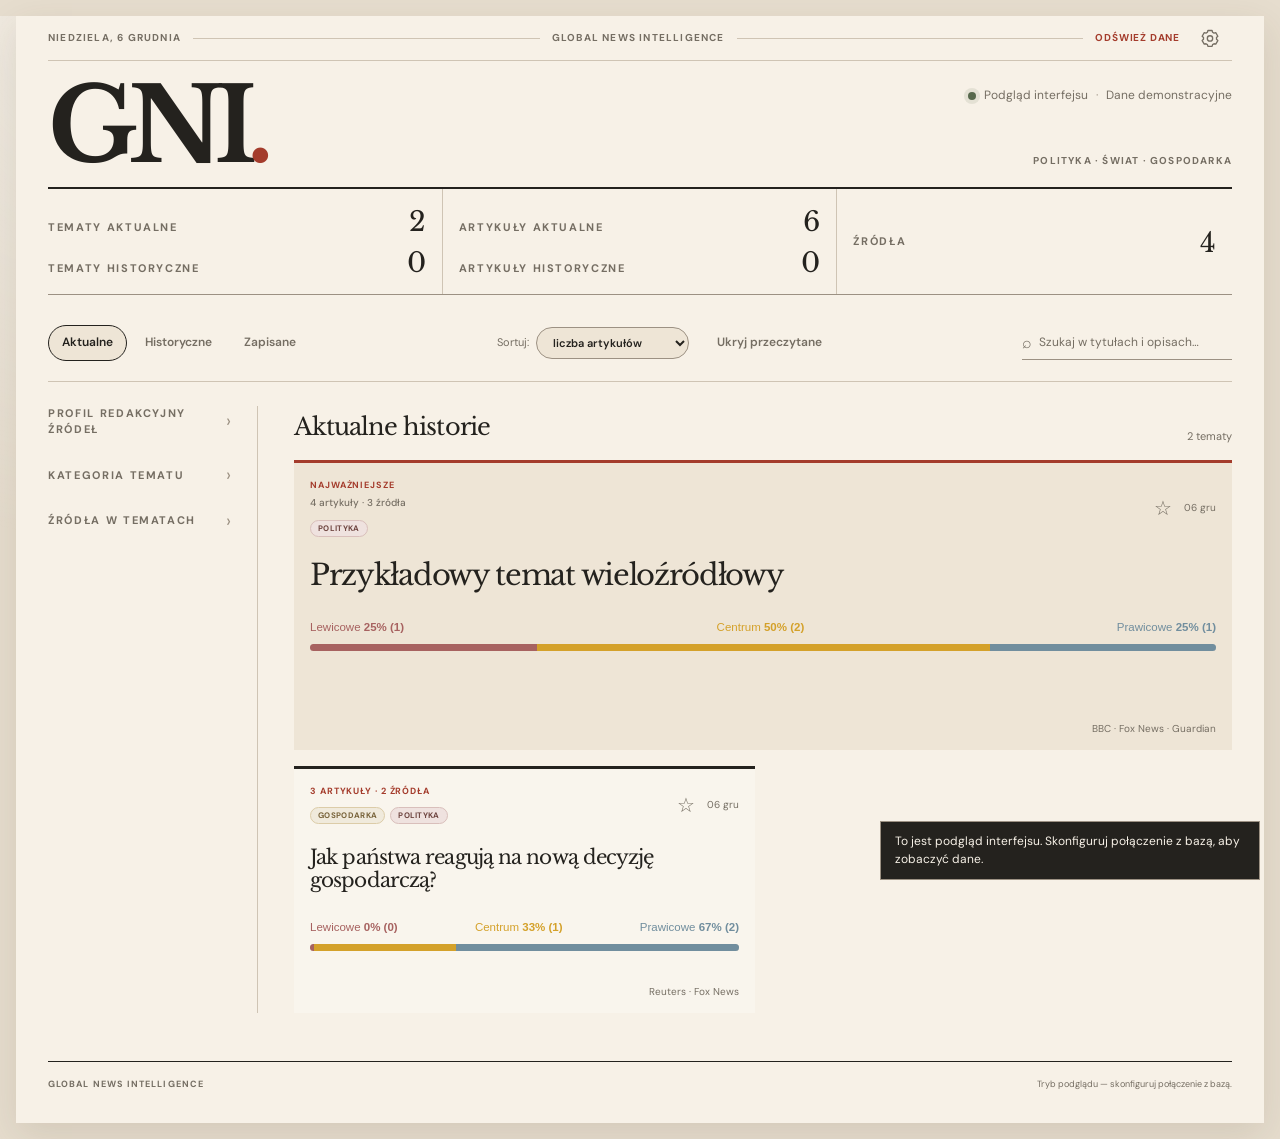
==== commit b5fbee22: "Remove source profile dots from topic cards, retaining filter colors" ====
--- a/app/index.html
+++ b/app/index.html
@@ -10,9 +10,9 @@
     <link rel="manifest" href="manifest.webmanifest" />
     <title>GNI — dzisiejszy przegląd</title>
     <script src="appearance.js?v=visual-styles-20261023"></script>
-    <link rel="stylesheet" href="styles.css?v=visual-styles-20261023" />
+    <link rel="stylesheet" href="styles.css?v=profile-bars-only-20261023" />
     <script src="config.js" onerror="this.remove()"></script>
-    <script defer src="app.js?v=foreground-refresh-20261023"></script>
+    <script defer src="app.js?v=profile-bars-only-20261023"></script>
   </head>
   <body>
     <div class="app-shell">
--- a/app/styles.css
+++ b/app/styles.css
@@ -201,8 +201,7 @@
 .topic-card.is-read h4, .topic-card.is-read .card-dek { color: var(--muted); opacity: .68; }
 .topic-card.is-read .card-badge { color: var(--muted); }
 .card-dek { display: -webkit-box; margin: 0; overflow: hidden; color: var(--body-copy); font-size: 13px; line-height: 1.5; -webkit-box-orient: vertical; -webkit-line-clamp: 3; }
-.card-footer { display: flex; align-items: end; justify-content: space-between; gap: 12px; margin-top: auto; padding-top: 18px; }
-.perspective-dots { display: flex; gap: 6px; }
+.card-footer { display: flex; align-items: end; justify-content: flex-end; gap: 12px; margin-top: auto; padding-top: 18px; }
 .perspective-dot { width: 11px; height: 11px; border: 1px solid rgba(255,255,255,.75); border-radius: 50%; box-shadow: 0 0 0 1px rgba(36,34,30,.12); }
 .dot-left { background: #4f7fb5; }
 .dot-center-left { background: #86b5ca; }
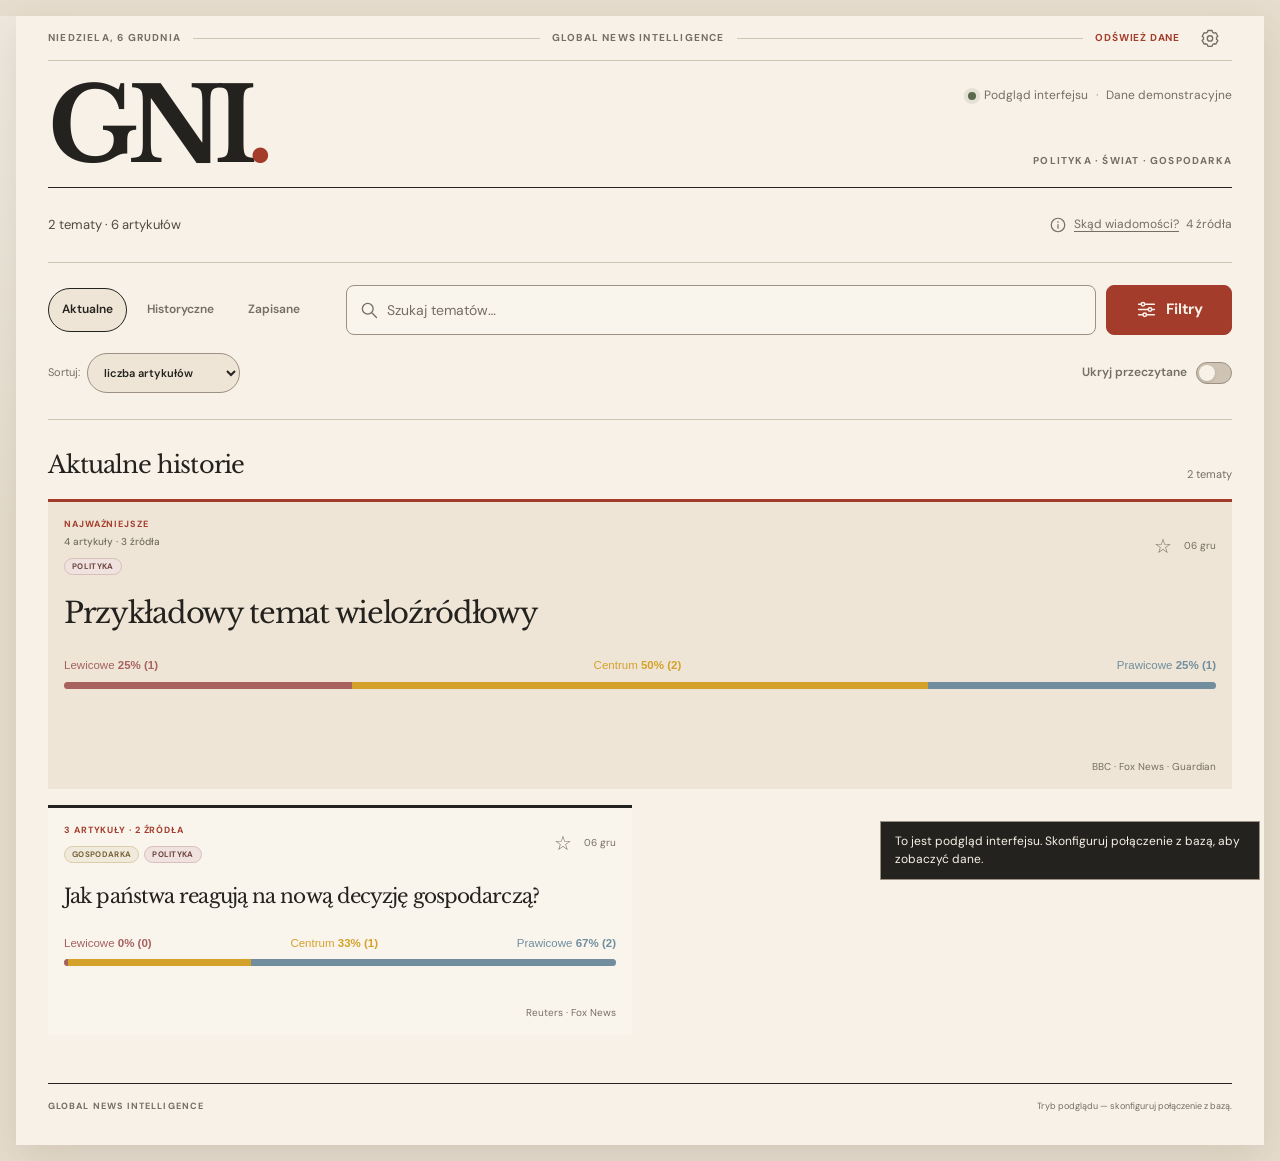
==== commit 8da3c5bd: "Make filters visible with a mobile sheet and separate publisher overview Add the prominent Filters b" ====
--- a/app/index.html
+++ b/app/index.html
@@ -10,9 +10,9 @@
     <link rel="manifest" href="manifest.webmanifest" />
     <title>GNI — dzisiejszy przegląd</title>
     <script src="appearance.js?v=visual-styles-20261023"></script>
-    <link rel="stylesheet" href="styles.css?v=profile-bars-only-20261023" />
+    <link rel="stylesheet" href="styles.css?v=filter-drawer-20261106" />
     <script src="config.js" onerror="this.remove()"></script>
-    <script defer src="app.js?v=profile-bars-only-20261023"></script>
+    <script defer src="app.js?v=filter-drawer-20261106"></script>
   </head>
   <body>
     <div class="app-shell">
@@ -49,28 +49,32 @@
       </header>
 
       <main>
-        <section class="stats-strip" aria-label="Statystyki wydania">
-          <div class="stat-cell stat-topic-cell">
-            <div class="stat-topic-breakdown" aria-label="Podział tematów">
-              <span class="stat-topic-value"><small>TEMATY AKTUALNE</small><strong id="stat-current-topics">—</strong></span>
-              <span class="stat-topic-value"><small>TEMATY HISTORYCZNE</small><strong id="stat-historical-topics">—</strong></span>
-            </div>
-          </div>
-          <div class="stat-cell stat-split-cell">
-            <div class="stat-topic-breakdown" aria-label="Podział artykułów">
-              <span class="stat-topic-value"><small>ARTYKUŁY AKTUALNE</small><strong id="stat-current-articles">—</strong></span>
-              <span class="stat-topic-value"><small>ARTYKUŁY HISTORYCZNE</small><strong id="stat-historical-articles">—</strong></span>
-            </div>
-          </div>
-          <div class="stat-cell stat-source-cell"><span class="stat-label">ŹRÓDŁA</span><strong id="stat-sources">—</strong></div>
+        <section class="edition-overview" aria-label="Informacje o widocznych tematach">
+          <p class="edition-counts" id="visible-edition-counts">Pobieram tematy…</p>
+          <button class="sources-button" id="sources-button" type="button" aria-haspopup="dialog" aria-controls="sources-dialog" aria-expanded="false">
+            <svg width="18" height="18" viewBox="0 0 24 24" fill="none" stroke="currentColor" stroke-width="1.6" aria-hidden="true"><circle cx="12" cy="12" r="9"/><path d="M12 11v6m0-10v2"/></svg>
+            <span>Skąd wiadomości?</span><span class="visible-source-count" id="visible-source-count"></span>
+          </button>
         </section>
 
-        <section class="toolbar" aria-label="Filtrowanie tematów">
+        <section class="toolbar" aria-label="Wyszukiwanie i filtrowanie tematów">
           <div class="view-tabs" role="tablist" aria-label="Widok tematów">
-            <button class="view-tab is-active" data-view="current" role="tab" type="button">Aktualne</button>
-            <button class="view-tab" data-view="historical" role="tab" type="button">Historyczne</button>
-            <button class="view-tab" data-view="saved" role="tab" type="button">Zapisane</button>
-          </div>
+            <button class="view-tab is-active" data-view="current" role="tab" aria-selected="true" type="button">Aktualne</button>
+            <button class="view-tab" data-view="historical" role="tab" aria-selected="false" type="button">Historyczne</button>
+            <button class="view-tab" data-view="saved" role="tab" aria-selected="false" type="button">Zapisane</button>
+          </div>
+          <div class="search-filter-row">
+            <div class="search-field" role="search">
+              <svg width="20" height="20" viewBox="0 0 24 24" fill="none" stroke="currentColor" stroke-width="1.6" stroke-linecap="round" aria-hidden="true"><circle cx="10.5" cy="10.5" r="6.5"/><path d="m16 16 5 5"/></svg>
+              <input id="search-input" type="search" aria-label="Szukaj w tytułach i opisach" placeholder="Szukaj tematów…" autocomplete="off" />
+              <button id="search-clear" class="search-clear" type="button" aria-label="Wyczyść wyszukiwanie" title="Wyczyść wyszukiwanie" hidden><span aria-hidden="true">×</span></button>
+            </div>
+            <button class="filters-button" id="filters-button" type="button" aria-haspopup="dialog" aria-controls="filters-dialog" aria-expanded="false">
+              <svg width="21" height="21" viewBox="0 0 24 24" fill="none" stroke="currentColor" stroke-width="1.7" stroke-linecap="round" aria-hidden="true"><path d="M3 6h3m4 0h11M3 12h11m4 0h3M3 18h5m4 0h9"/><circle cx="8" cy="6" r="2"/><circle cx="16" cy="12" r="2"/><circle cx="10" cy="18" r="2"/></svg>
+              <span>Filtry</span><span class="filter-count" id="filter-count" hidden></span>
+            </button>
+          </div>
+          <div class="active-filters" id="active-filters" aria-label="Wybrane filtry" hidden></div>
           <div class="toolbar-options">
             <label class="sort-control" for="sort-select">Sortuj:
               <select id="sort-select">
@@ -79,44 +83,11 @@
                 <option value="sources">liczba źródeł</option>
               </select>
             </label>
-            <label class="read-toggle"><input id="hide-read" type="checkbox" /> Ukryj przeczytane</label>
-          </div>
-          <div class="search-field" role="search">
-            <span aria-hidden="true">⌕</span>
-            <input id="search-input" type="search" aria-label="Szukaj w tytułach i opisach" placeholder="Szukaj w tytułach i opisach…" autocomplete="off" />
-            <button id="search-clear" class="search-clear" type="button" aria-label="Wyczyść wyszukiwanie" title="Wyczyść wyszukiwanie" hidden><span aria-hidden="true">×</span></button>
+            <label class="read-toggle"><input id="hide-read" type="checkbox" role="switch" /> Ukryj przeczytane</label>
           </div>
         </section>
 
         <div class="content-layout">
-          <aside class="sidebar">
-            <div class="side-block">
-              <details class="filter-panel">
-                <summary class="side-label">PROFIL REDAKCYJNY ŹRÓDEŁ</summary>
-                <p class="side-help">To profil linii redakcyjnej źródła, nie ocena pojedynczego artykułu.</p>
-                <div class="filter-list" id="profile-filters"></div>
-              </details>
-            </div>
-            <div class="side-block">
-              <details class="filter-panel">
-                <summary class="side-label">KATEGORIA TEMATU</summary>
-                <div class="category-match-control" role="group" aria-label="Łączenie kategorii">
-                  <button type="button" data-category-match="ANY" class="is-active" aria-pressed="true">Dowolna</button>
-                  <button type="button" data-category-match="ALL" aria-pressed="false">Wszystkie</button>
-                </div>
-                <p class="side-help" id="category-match-help">Temat może mieć dowolną z wybranych kategorii. Liczniki nie zależą od zaznaczonych kategorii.</p>
-                <div class="filter-list" id="category-filters"></div>
-              </details>
-            </div>
-            <div class="side-block">
-              <details class="filter-panel">
-                <summary class="side-label">ŹRÓDŁA W TEMATACH</summary>
-                <p class="side-help">Wszystkie źródła w widocznych historiach</p>
-                <div class="source-list" id="source-list"></div>
-              </details>
-            </div>
-          </aside>
-
           <section class="news-column">
             <div class="column-heading">
               <div>
@@ -139,6 +110,70 @@
         <span id="footer-updated">Dane aktualizują się po każdym przebiegu AI.</span>
       </footer>
     </div>
+
+    <dialog class="sheet-dialog filters-dialog" id="filters-dialog" aria-labelledby="filters-title" aria-describedby="filters-description">
+      <div class="sheet-layout">
+        <div class="sheet-handle" aria-hidden="true"></div>
+        <header class="sheet-header">
+          <div><h2 id="filters-title">Filtry</h2><p id="filters-description">Dopasuj widoczne tematy.</p></div>
+          <button class="sheet-close" id="filters-close" type="button" aria-label="Zamknij filtry bez zapisywania" autofocus>×</button>
+        </header>
+        <div class="sheet-body">
+          <section class="filter-group" aria-labelledby="filter-category-title">
+            <h3 id="filter-category-title">Kategorie</h3>
+            <div class="filter-list" id="category-filters" role="group" aria-label="Kategorie tematów"></div>
+            <div id="category-match-options" hidden>
+              <div class="category-match-control" role="group" aria-label="Łączenie kategorii">
+                <button type="button" data-category-match="ANY" class="is-active" aria-pressed="true">Dowolna z wybranych</button>
+                <button type="button" data-category-match="ALL" aria-pressed="false">Wszystkie wybrane</button>
+              </div>
+              <p class="side-help" id="category-match-help">Temat może mieć dowolną z wybranych kategorii.</p>
+            </div>
+          </section>
+          <section class="filter-group" aria-labelledby="filter-profile-title">
+            <h3 id="filter-profile-title">Profil redakcyjny źródeł</h3>
+            <p class="side-help">Profil medium, nie ocena pojedynczego artykułu.</p>
+            <div class="filter-list" id="profile-filters" role="group" aria-label="Profil redakcyjny źródeł"></div>
+          </section>
+          <div class="filter-group filter-read-control">
+            <label class="read-toggle"><input id="filter-hide-read" type="checkbox" role="switch" /> Ukryj przeczytane</label>
+          </div>
+        </div>
+        <footer class="sheet-footer">
+          <button class="clear-filters" id="filters-reset" type="button">Wyczyść</button>
+          <button class="apply-filters" id="filters-apply" type="button">Pokaż tematy</button>
+        </footer>
+      </div>
+    </dialog>
+
+    <dialog class="sheet-dialog sources-dialog" id="sources-dialog" aria-labelledby="sources-title" aria-describedby="sources-description">
+      <div class="sheet-layout">
+        <div class="sheet-handle" aria-hidden="true"></div>
+        <header class="sheet-header">
+          <div><h2 id="sources-title">Skąd wiadomości?</h2><p id="sources-description">Źródła w widocznych tematach.</p></div>
+          <button class="sheet-close" id="sources-close" type="button" aria-label="Zamknij zestawienie źródeł" autofocus>×</button>
+        </header>
+        <div class="sheet-body">
+          <p class="sources-summary" id="sources-summary"></p>
+          <div class="source-list" id="source-list"></div>
+          <p class="source-note">Zestawienie zmienia się wraz z wybranymi filtrami. Każdy artykuł liczymy raz, także gdy występuje w kilku tematach.</p>
+          <details class="edition-statistics">
+            <summary>Statystyki wczytanego wydania</summary>
+            <section class="stats-strip" aria-label="Statystyki wydania">
+              <div class="stat-cell stat-topic-cell"><div class="stat-topic-breakdown">
+                <span class="stat-topic-value"><small>Tematy aktualne</small><strong id="stat-current-topics">—</strong></span>
+                <span class="stat-topic-value"><small>Tematy historyczne</small><strong id="stat-historical-topics">—</strong></span>
+              </div></div>
+              <div class="stat-cell stat-split-cell"><div class="stat-topic-breakdown">
+                <span class="stat-topic-value"><small>Artykuły aktualne</small><strong id="stat-current-articles">—</strong></span>
+                <span class="stat-topic-value"><small>Artykuły historyczne</small><strong id="stat-historical-articles">—</strong></span>
+              </div></div>
+              <div class="stat-cell stat-source-cell"><span class="stat-label">Źródła łącznie</span><strong id="stat-sources">—</strong></div>
+            </section>
+          </details>
+        </div>
+      </div>
+    </dialog>
 
     <dialog class="story-dialog" id="story-dialog" aria-labelledby="dialog-title">
       <button class="dialog-close" id="dialog-close" type="button" aria-label="Zamknij opracowanie">×</button>
--- a/app/styles.css
+++ b/app/styles.css
@@ -525,3 +525,124 @@
 @media (prefers-reduced-motion: reduce) {
   *, *::before, *::after { scroll-behavior: auto !important; transition: none !important; }
 }
+
+/* Variant B: a visible filter button, a separate publisher overview and a
+   transactional filter sheet. All colors follow the reader's chosen theme. */
+.edition-overview { display: flex; align-items: center; justify-content: space-between; gap: 10px 24px; flex-wrap: wrap; padding: 15px 0; border-bottom: 1px solid var(--line); }
+.edition-counts { margin: 0; color: var(--body-copy); font-size: 13px; }
+.sources-button { display: inline-flex; align-items: center; gap: 7px; min-height: 44px; padding: 4px 0; border: 0; background: transparent; color: var(--muted); cursor: pointer; font-size: 12px; text-align: left; }
+.sources-button > span:first-of-type { text-decoration: underline; text-underline-offset: 3px; }
+.sources-button:hover { color: var(--red); }
+.sources-button svg { flex: 0 0 auto; }
+.visible-source-count { color: var(--muted); white-space: nowrap; }
+.toolbar { display: grid; grid-template-columns: 1fr; gap: 16px; padding: 22px 0 24px; }
+.view-tabs { gap: 6px; }
+.view-tab { min-height: 44px; }
+.search-filter-row { display: flex; align-items: stretch; gap: 10px; }
+.search-filter-row .search-field { flex: 1 1 0; min-width: 0; gap: 8px; padding: 0 12px; border: 1px solid var(--line-dark); border-radius: 8px; background: var(--card-surface); }
+.search-field > svg { flex: 0 0 auto; }
+.search-filter-row .search-field:focus-within { border-color: var(--red); box-shadow: 0 0 0 1px var(--red); }
+.search-filter-row .search-field input { min-height: 48px; font-size: 14px; }
+.filters-button { display: inline-flex; align-items: center; justify-content: center; gap: 9px; min-width: 126px; min-height: 50px; padding: 10px 16px; border: 1px solid var(--red); border-radius: 8px; background: var(--red); color: var(--paper); font-size: 15px; font-weight: 700; cursor: pointer; }
+.filters-button:hover { box-shadow: 0 0 0 2px var(--red-soft); }
+.filter-count { display: inline-flex; align-items: center; justify-content: center; min-width: 23px; height: 23px; padding: 0 5px; border-radius: 50%; color: var(--red); background: var(--paper); font-size: 12px; }
+.active-filters { display: flex; align-items: center; gap: 8px; flex-wrap: wrap; }
+.active-filters[hidden], .filter-count[hidden], #category-match-options[hidden] { display: none; }
+.active-filter-chip { display: inline-flex; align-items: center; gap: 10px; min-height: 40px; padding: 7px 12px; border: 1px solid var(--line); border-radius: 999px; background: var(--red-soft); color: var(--ink); font-size: 12px; cursor: pointer; }
+.active-filter-chip > span:last-child { font-size: 18px; line-height: 1; }
+.active-filter-chip:hover { border-color: var(--red); }
+.filter-match-summary { color: var(--muted); font-size: 11px; }
+.clear-filters { min-height: 44px; padding: 8px 2px; border: 0; background: transparent; color: var(--red); font-size: 12px; text-decoration: underline; text-underline-offset: 3px; cursor: pointer; }
+.active-filters .clear-filters { margin-left: auto; }
+.toolbar-options { display: flex; justify-content: space-between; align-items: center; gap: 10px 20px; }
+.sort-control { min-height: 44px; }
+.sort-control select { min-height: 40px; max-width: 100%; }
+.read-toggle { display: inline-flex; flex-direction: row-reverse; align-items: center; gap: 9px; min-height: 44px; padding: 0; border: 0; border-radius: 4px; font-size: 12px; }
+.read-toggle:hover { background: transparent; }
+.read-toggle input { position: relative; flex: 0 0 36px; width: 36px; height: 22px; margin: 0; opacity: 1; pointer-events: auto; appearance: none; border: 1px solid var(--line-dark); border-radius: 20px; background: var(--line); cursor: pointer; }
+.read-toggle input::before { content: ''; position: absolute; width: 16px; height: 16px; left: 2px; top: 2px; border-radius: 50%; background: var(--paper); box-shadow: 0 1px 3px rgba(0,0,0,.14); }
+.read-toggle input:checked { background: var(--red); border-color: var(--red); }
+.read-toggle input:checked::before { transform: translateX(14px); }
+.content-layout { display: block; }
+
+.sheet-dialog { width: min(620px, calc(100% - 40px)); max-width: none; max-height: 88vh; max-height: 88dvh; padding: 0; margin: auto; overflow: hidden; border: 1px solid var(--line-dark); border-radius: 18px; background: var(--paper); color: var(--ink); box-shadow: 0 24px 80px rgba(0,0,0,.25); }
+.sheet-dialog::backdrop { background: rgba(23,21,18,.45); backdrop-filter: blur(3px); }
+.sheet-layout { display: flex; flex-direction: column; max-height: inherit; }
+.sheet-handle { display: none; }
+.sheet-header { display: flex; flex: 0 0 auto; align-items: start; justify-content: space-between; gap: 14px; padding: 25px 28px 20px; border-bottom: 1px solid var(--line); }
+.sheet-header h2 { margin: 0; font-family: var(--serif); font-size: 30px; font-weight: 400; line-height: 1.2; letter-spacing: -.04em; }
+.sheet-header p { margin: 7px 0 0; color: var(--muted); font-size: 13px; }
+.sheet-close { display: inline-flex; align-items: center; justify-content: center; flex: 0 0 44px; width: 44px; height: 44px; margin: -6px -9px 0 0; padding: 0; border: 1px solid transparent; border-radius: 50%; background: transparent; color: var(--ink); font-size: 28px; line-height: 1; cursor: pointer; }
+.sheet-close:hover { background: var(--paper-deep); border-color: var(--line); }
+.sheet-body { flex: 1 1 auto; min-height: 0; padding: 22px 28px; overflow-y: auto; overscroll-behavior: contain; scrollbar-gutter: stable; }
+.filter-group { min-width: 0; }
+.filter-group + .filter-group { margin-top: 23px; padding-top: 23px; border-top: 1px solid var(--line); }
+.filter-group h3 { margin: 0 0 6px; font-family: var(--serif); font-size: 21px; font-weight: 400; line-height: 1.25; letter-spacing: -.03em; }
+.sheet-dialog .side-help { font-size: 12px; line-height: 1.5; }
+.filter-list { display: flex; align-items: start; flex-wrap: wrap; gap: 8px; margin-top: 14px; }
+.filter-button { justify-content: center; align-items: center; gap: 8px; min-height: 42px; padding: 8px 12px; border: 1px solid var(--line-dark); border-radius: 999px; color: var(--ink); background: transparent; font-size: 12px; }
+.filter-button .filter-name { gap: 6px; }
+.filter-button > span:last-child { min-width: 0; font-size: 10px; color: var(--muted); }
+.filter-button:hover { color: var(--ink); background: var(--paper-deep); border-color: var(--ink); }
+.filter-button.is-active { background: var(--red); border-color: var(--red); color: var(--paper); }
+.filter-button.is-active > span:last-child { color: inherit; opacity: .85; }
+.category-match-control { margin-top: 18px; border-radius: 8px; gap: 4px; }
+.category-match-control button { min-height: 44px; border-radius: 5px; font-size: 11px; line-height: 1.35; }
+.category-match-control button.is-active { background: var(--red); color: var(--paper); }
+.filter-read-control .read-toggle { display: flex; justify-content: space-between; width: 100%; padding: 0; font-size: 14px; }
+.sheet-footer { display: flex; flex: 0 0 auto; align-items: center; justify-content: space-between; gap: 20px; padding: 16px 28px; border-top: 1px solid var(--line); background: var(--paper); }
+.sheet-footer .clear-filters { font-size: 14px; }
+.apply-filters { min-height: 48px; padding: 12px 22px; border: 1px solid var(--red); border-radius: 7px; background: var(--red); color: var(--paper); font-size: 14px; font-weight: 700; cursor: pointer; }
+.apply-filters:hover { box-shadow: 0 0 0 2px var(--red-soft); }
+.sources-summary { margin: 0 0 22px; color: var(--body-copy); font-size: 14px; }
+.sources-dialog .source-list { display: grid; grid-template-columns: 1fr; gap: 20px; }
+.sources-dialog .source-row { align-items: baseline; gap: 7px 16px; font-size: 15px; }
+.sources-dialog .source-row > span { font-weight: 600; }
+.sources-dialog .source-row small { font-size: 12px; }
+.sources-dialog .source-bar { height: 5px; border-radius: 3px; }
+.source-note { margin: 24px 0 0; color: var(--muted); font-size: 12px; line-height: 1.6; }
+.edition-statistics { margin-top: 26px; padding-top: 18px; border-top: 1px solid var(--line); }
+.edition-statistics > summary { cursor: pointer; color: var(--muted); font-size: 12px; }
+.edition-statistics .stats-strip { grid-template-columns: 1fr; margin-top: 16px; border: 0; }
+.edition-statistics .stat-cell { padding: 12px 0; border: 0; border-top: 1px solid var(--line); }
+.edition-statistics .stat-cell small, .edition-statistics .stat-label { font-size: 10px; }
+.edition-statistics .stat-cell strong { font-size: 22px; }
+html:has(.sheet-dialog[open]) { overflow: hidden; }
+[data-theme="minimal"] .sheet-header h2, [data-theme="minimal"] .filter-group h3 { font-weight: 600; }
+
+@media (min-width: 851px) {
+  .toolbar { grid-template-columns: auto minmax(0, 1fr); align-items: center; column-gap: 32px; }
+  .toolbar .view-tabs { grid-column: 1; }
+  .search-filter-row { grid-column: 2; }
+  .active-filters { grid-column: 1 / -1; }
+  .toolbar-options { grid-column: 1 / -1; }
+}
+@media (max-width: 560px) {
+  .edition-overview { gap: 2px; padding: 10px 0; }
+  .edition-counts { flex-basis: 100%; font-size: 12px; }
+  .sources-button { min-height: 38px; font-size: 11px; }
+  .toolbar { gap: 13px; padding: 16px 0 22px; }
+  .view-tabs { display: grid; grid-template-columns: repeat(3, 1fr); gap: 4px; }
+  .view-tab { padding: 8px 9px; font-size: 12px; }
+  .search-filter-row { gap: 8px; }
+  .filters-button { min-width: 112px; gap: 7px; padding: 10px 12px; font-size: 14px; }
+  .search-filter-row .search-field { padding: 0 10px; }
+  .search-filter-row .search-field input { font-size: 13px; }
+  .toolbar-options { column-gap: 8px; }
+  .read-toggle { gap: 7px; font-size: 11px; }
+  .sort-control { gap: 5px; font-size: 10px; }
+  .sort-control select { max-width: 145px; min-height: 40px; padding-left: 9px; padding-right: 23px; }
+  .active-filter-chip { min-height: 38px; padding: 6px 10px; font-size: 11px; }
+  .sheet-dialog { position: fixed; top: auto; left: 0; right: 0; bottom: 0; width: 100%; max-height: calc(100vh - 16px); max-height: calc(100dvh - max(16px, env(safe-area-inset-top))); margin: 0; border-right: 0; border-left: 0; border-bottom: 0; border-radius: 20px 20px 0 0; }
+  .sheet-handle { display: block; flex: 0 0 4px; width: 36px; margin: 10px auto 0; border-radius: 4px; background: var(--line-dark); }
+  .sheet-header { padding: 17px 20px 18px; }
+  .sheet-header h2 { font-size: 28px; }
+  .sheet-header p { font-size: 12px; }
+  .sheet-body { padding: 20px; }
+  .filter-group h3 { font-size: 20px; }
+  .filter-list { gap: 7px; }
+  .filter-button { padding: 8px 10px; }
+  .sheet-footer { gap: 16px; padding: 14px 20px max(14px, env(safe-area-inset-bottom)); }
+  .sources-dialog .sheet-body { padding-bottom: max(24px, env(safe-area-inset-bottom)); }
+  .apply-filters { flex: 1; max-width: 260px; padding: 12px 16px; }
+}
